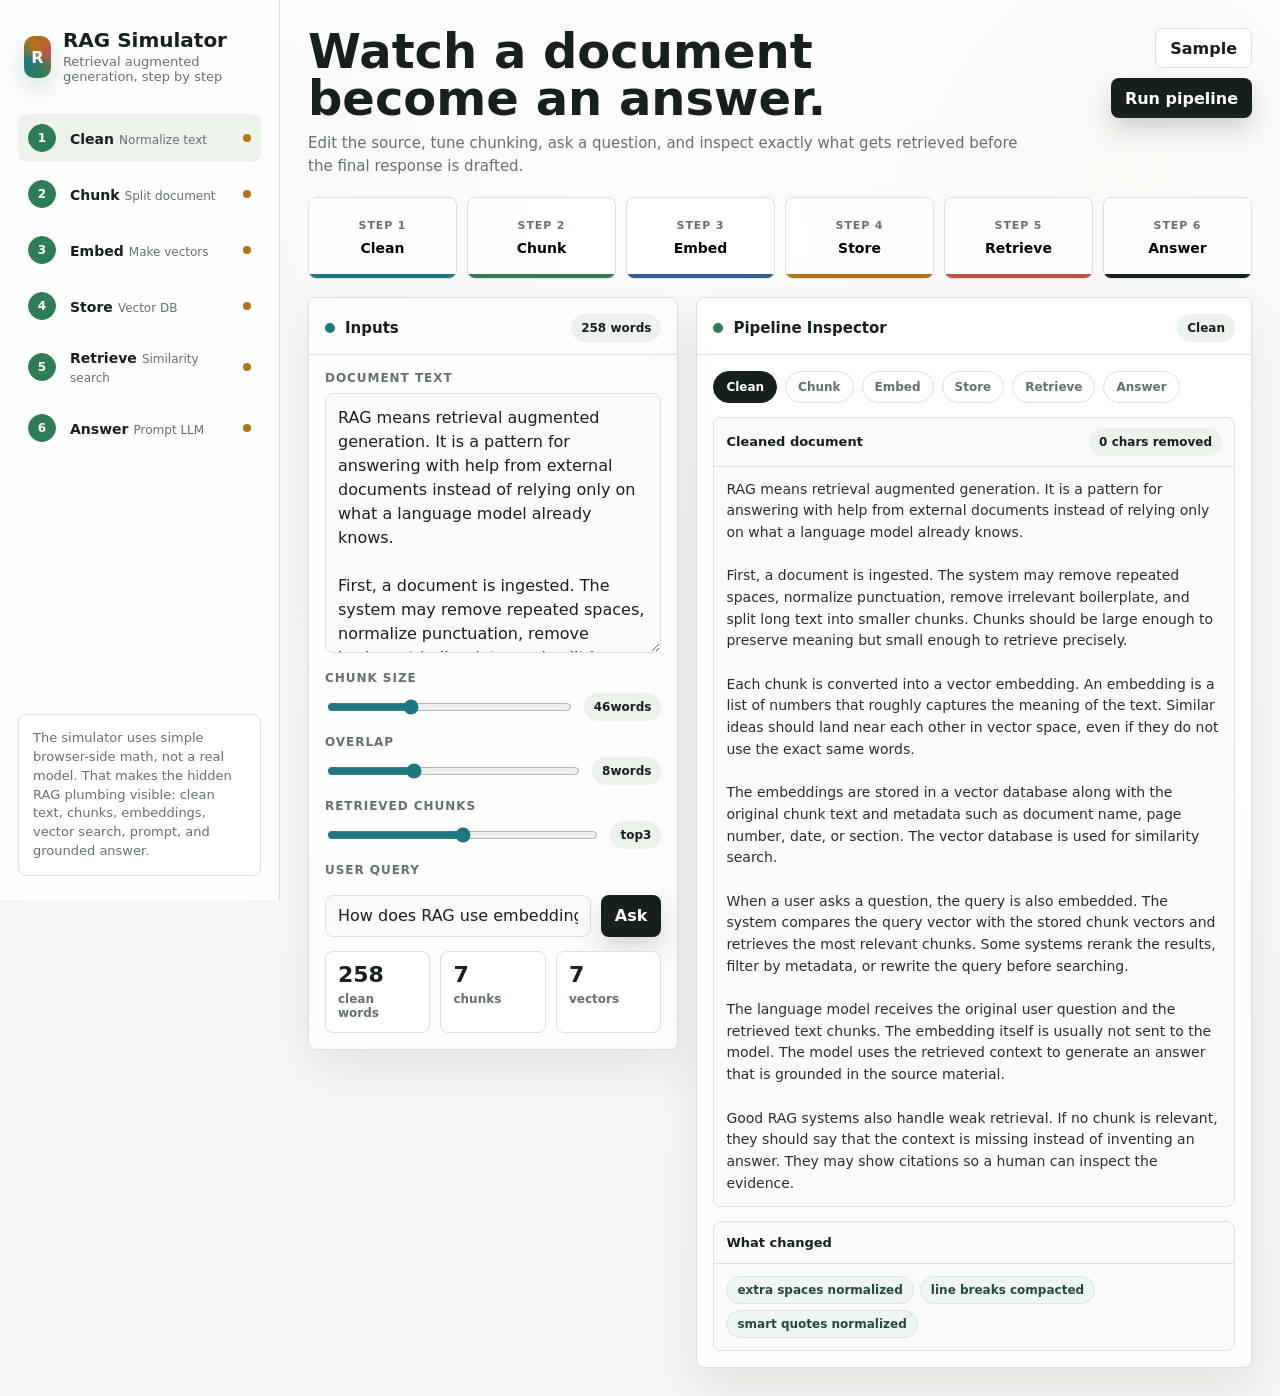
==== index.html @ e8ef22f4 "Add HTML RAG simulator" ====
<!doctype html>
<html lang="en">
<head>
  <meta charset="utf-8">
  <meta name="viewport" content="width=device-width, initial-scale=1">
  <title>RAG Simulator</title>
  <style>
    :root {
      --bg: #f6f7f4;
      --panel: #ffffff;
      --ink: #18201c;
      --muted: #65716b;
      --line: #dce1da;
      --soft: #eef2ed;
      --green: #2f7d57;
      --teal: #1e7882;
      --blue: #365c96;
      --gold: #b17418;
      --coral: #bd5546;
      --shadow: 0 18px 50px rgba(25, 36, 30, 0.10);
      --radius: 8px;
      font-family: Inter, ui-sans-serif, system-ui, -apple-system, BlinkMacSystemFont, "Segoe UI", sans-serif;
    }

    * { box-sizing: border-box; }

    body {
      margin: 0;
      color: var(--ink);
      background:
        linear-gradient(180deg, rgba(255,255,255,0.76), rgba(246,247,244,0.92)),
        radial-gradient(circle at 12% 18%, rgba(47,125,87,0.12), transparent 28%),
        radial-gradient(circle at 88% 12%, rgba(177,116,24,0.10), transparent 24%),
        var(--bg);
      min-height: 100vh;
    }

    button, textarea, input {
      font: inherit;
    }

    button {
      border: 0;
      cursor: pointer;
    }

    .app {
      min-height: 100vh;
      display: grid;
      grid-template-columns: 280px minmax(0, 1fr);
    }

    .rail {
      position: sticky;
      top: 0;
      height: 100vh;
      padding: 24px 18px;
      border-right: 1px solid var(--line);
      background: rgba(255,255,255,0.74);
      backdrop-filter: blur(12px);
      display: flex;
      flex-direction: column;
      gap: 18px;
    }

    .brand {
      display: flex;
      align-items: center;
      gap: 12px;
      padding: 6px 6px 12px;
    }

    .mark {
      width: 42px;
      height: 42px;
      border-radius: 10px;
      background: conic-gradient(from 160deg, var(--green), var(--teal), var(--gold), var(--coral), var(--green));
      display: grid;
      place-items: center;
      color: #fff;
      font-weight: 800;
      letter-spacing: 0;
      box-shadow: 0 10px 24px rgba(47, 125, 87, 0.22);
    }

    h1, h2, h3, p {
      margin: 0;
    }

    h1 {
      font-size: 20px;
      line-height: 1.05;
      letter-spacing: 0;
    }

    .subtitle {
      color: var(--muted);
      font-size: 13px;
      margin-top: 3px;
    }

    .stage-list {
      display: grid;
      gap: 8px;
    }

    .stage {
      width: 100%;
      text-align: left;
      display: grid;
      grid-template-columns: 32px 1fr auto;
      align-items: center;
      gap: 10px;
      padding: 10px;
      border-radius: var(--radius);
      color: var(--ink);
      background: transparent;
    }

    .stage:hover,
    .stage.active {
      background: var(--soft);
    }

    .stage-num {
      width: 28px;
      height: 28px;
      border-radius: 50%;
      display: grid;
      place-items: center;
      background: #fff;
      border: 1px solid var(--line);
      color: var(--muted);
      font-size: 12px;
      font-weight: 700;
    }

    .stage.done .stage-num {
      background: var(--green);
      color: #fff;
      border-color: var(--green);
    }

    .stage-title {
      font-size: 14px;
      font-weight: 700;
    }

    .stage-hint {
      font-size: 12px;
      color: var(--muted);
      margin-top: 1px;
    }

    .stage-meter {
      width: 8px;
      height: 8px;
      border-radius: 50%;
      background: #c9d0ca;
    }

    .stage.done .stage-meter {
      background: var(--gold);
    }

    .rail-note {
      margin-top: auto;
      padding: 14px;
      border-radius: var(--radius);
      background: #fff;
      border: 1px solid var(--line);
      color: var(--muted);
      font-size: 13px;
      line-height: 1.45;
    }

    main {
      padding: 28px;
      min-width: 0;
    }

    .topbar {
      display: flex;
      justify-content: space-between;
      align-items: flex-start;
      gap: 18px;
      margin-bottom: 18px;
    }

    .headline h2 {
      font-size: clamp(28px, 4vw, 48px);
      line-height: 0.98;
      letter-spacing: 0;
      max-width: 820px;
    }

    .headline p {
      max-width: 760px;
      color: var(--muted);
      margin-top: 10px;
      line-height: 1.55;
      font-size: 15px;
    }

    .run-actions {
      display: flex;
      gap: 10px;
      flex-wrap: wrap;
      justify-content: flex-end;
    }

    .primary,
    .secondary,
    .icon-btn {
      border-radius: var(--radius);
      min-height: 40px;
      display: inline-flex;
      align-items: center;
      justify-content: center;
      gap: 8px;
      padding: 0 14px;
      font-weight: 800;
      transition: transform 140ms ease, box-shadow 140ms ease, background 140ms ease;
    }

    .primary {
      background: var(--ink);
      color: #fff;
      box-shadow: 0 12px 24px rgba(24, 32, 28, 0.18);
    }

    .secondary,
    .icon-btn {
      color: var(--ink);
      background: #fff;
      border: 1px solid var(--line);
    }

    .primary:hover,
    .secondary:hover,
    .icon-btn:hover {
      transform: translateY(-1px);
    }

    .flow {
      display: grid;
      grid-template-columns: repeat(6, minmax(0, 1fr));
      gap: 10px;
      margin-bottom: 18px;
    }

    .flow-step {
      min-height: 82px;
      border-radius: var(--radius);
      border: 1px solid var(--line);
      background: rgba(255,255,255,0.80);
      padding: 12px;
      position: relative;
      overflow: hidden;
    }

    .flow-step::after {
      content: "";
      position: absolute;
      left: 0;
      bottom: 0;
      width: var(--fill, 0%);
      height: 4px;
      background: var(--accent, var(--green));
      transition: width 280ms ease;
    }

    .flow-kicker {
      font-size: 11px;
      text-transform: uppercase;
      color: var(--muted);
      font-weight: 800;
      letter-spacing: 0.08em;
    }

    .flow-label {
      margin-top: 8px;
      font-weight: 800;
      font-size: 14px;
    }

    .grid {
      display: grid;
      grid-template-columns: minmax(320px, 0.9fr) minmax(420px, 1.35fr);
      gap: 18px;
      align-items: start;
    }

    .panel {
      background: rgba(255,255,255,0.86);
      border: 1px solid var(--line);
      border-radius: var(--radius);
      box-shadow: var(--shadow);
      overflow: hidden;
    }

    .panel-head {
      padding: 16px 16px 12px;
      border-bottom: 1px solid var(--line);
      display: flex;
      justify-content: space-between;
      gap: 12px;
      align-items: center;
    }

    .panel-title {
      display: flex;
      align-items: center;
      gap: 10px;
      font-size: 15px;
      font-weight: 900;
    }

    .dot {
      width: 10px;
      height: 10px;
      border-radius: 50%;
      background: var(--accent, var(--green));
    }

    .panel-body {
      padding: 16px;
    }

    label {
      display: block;
      font-size: 12px;
      font-weight: 900;
      color: var(--muted);
      text-transform: uppercase;
      letter-spacing: 0.08em;
      margin-bottom: 8px;
    }

    textarea {
      width: 100%;
      min-height: 260px;
      resize: vertical;
      color: var(--ink);
      border: 1px solid var(--line);
      border-radius: var(--radius);
      background: #fbfcfa;
      padding: 12px;
      line-height: 1.5;
      outline: none;
    }

    textarea:focus,
    input:focus {
      border-color: rgba(30,120,130,0.58);
      box-shadow: 0 0 0 3px rgba(30,120,130,0.12);
    }

    .controls {
      display: grid;
      gap: 14px;
      margin-top: 14px;
    }

    .control-row {
      display: grid;
      grid-template-columns: 1fr auto;
      align-items: center;
      gap: 14px;
    }

    .control-row input[type="range"] {
      width: 100%;
      accent-color: var(--teal);
    }

    .pill {
      display: inline-flex;
      align-items: center;
      justify-content: center;
      border-radius: 999px;
      min-width: 42px;
      height: 28px;
      padding: 0 10px;
      background: var(--soft);
      color: var(--ink);
      font-size: 12px;
      font-weight: 900;
    }

    .query-box {
      display: grid;
      gap: 10px;
      margin-top: 14px;
    }

    .query-line {
      display: grid;
      grid-template-columns: 1fr auto;
      gap: 10px;
    }

    input[type="text"] {
      width: 100%;
      min-height: 42px;
      border: 1px solid var(--line);
      border-radius: var(--radius);
      background: #fbfcfa;
      padding: 0 12px;
      color: var(--ink);
      outline: none;
    }

    .tabs {
      display: flex;
      flex-wrap: wrap;
      gap: 8px;
      margin-bottom: 14px;
    }

    .tab {
      border-radius: 999px;
      padding: 8px 12px;
      background: #fff;
      color: var(--muted);
      border: 1px solid var(--line);
      font-weight: 800;
      font-size: 12px;
    }

    .tab.active {
      background: var(--ink);
      color: #fff;
      border-color: var(--ink);
    }

    .output-stack {
      display: grid;
      gap: 14px;
    }

    .artifact {
      border: 1px solid var(--line);
      background: #fbfcfa;
      border-radius: var(--radius);
      overflow: hidden;
    }

    .artifact-head {
      min-height: 42px;
      padding: 10px 12px;
      border-bottom: 1px solid var(--line);
      display: flex;
      align-items: center;
      justify-content: space-between;
      gap: 12px;
      font-weight: 900;
      font-size: 13px;
    }

    .artifact-body {
      padding: 12px;
      color: #273029;
      line-height: 1.55;
      font-size: 14px;
    }

    .muted {
      color: var(--muted);
    }

    .token-row {
      display: flex;
      gap: 6px;
      flex-wrap: wrap;
    }

    .token {
      display: inline-flex;
      align-items: center;
      min-height: 28px;
      border-radius: 999px;
      padding: 0 10px;
      background: #eef5f3;
      border: 1px solid #d7e7e3;
      color: #244943;
      font-size: 12px;
      font-weight: 800;
    }

    .chunk-grid {
      display: grid;
      grid-template-columns: repeat(2, minmax(0, 1fr));
      gap: 10px;
    }

    .chunk {
      border: 1px solid var(--line);
      border-radius: var(--radius);
      background: #fff;
      padding: 12px;
      display: grid;
      gap: 8px;
    }

    .chunk.selected {
      border-color: rgba(47,125,87,0.60);
      box-shadow: 0 0 0 3px rgba(47,125,87,0.10);
    }

    .chunk-meta {
      display: flex;
      align-items: center;
      justify-content: space-between;
      gap: 8px;
      color: var(--muted);
      font-size: 12px;
      font-weight: 800;
    }

    .chunk-text {
      font-size: 13px;
      line-height: 1.45;
    }

    .vector {
      display: grid;
      grid-template-columns: repeat(8, 1fr);
      align-items: end;
      gap: 4px;
      min-height: 42px;
    }

    .bar {
      min-height: 4px;
      border-radius: 4px 4px 0 0;
      background: linear-gradient(180deg, var(--teal), var(--green));
    }

    .score-list {
      display: grid;
      gap: 10px;
    }

    .score-card {
      display: grid;
      gap: 8px;
      padding: 12px;
      background: #fff;
      border-radius: var(--radius);
      border: 1px solid var(--line);
    }

    .score-top {
      display: flex;
      justify-content: space-between;
      gap: 12px;
      align-items: center;
      font-weight: 900;
      font-size: 13px;
    }

    .meter {
      height: 8px;
      border-radius: 999px;
      background: var(--soft);
      overflow: hidden;
    }

    .meter span {
      display: block;
      height: 100%;
      width: var(--w, 0%);
      background: linear-gradient(90deg, var(--gold), var(--green));
    }

    pre {
      margin: 0;
      white-space: pre-wrap;
      word-break: break-word;
      font-family: "SFMono-Regular", Consolas, "Liberation Mono", monospace;
      font-size: 12px;
      line-height: 1.55;
      color: #25302a;
    }

    .answer {
      border-left: 4px solid var(--green);
      background: #f5faf7;
      padding: 14px;
      border-radius: var(--radius);
      font-size: 15px;
      line-height: 1.6;
    }

    .empty {
      min-height: 140px;
      display: grid;
      place-items: center;
      text-align: center;
      color: var(--muted);
      border: 1px dashed #cbd3cc;
      border-radius: var(--radius);
      padding: 24px;
    }

    .mini-stats {
      display: grid;
      grid-template-columns: repeat(3, 1fr);
      gap: 10px;
      margin-top: 14px;
    }

    .stat {
      border: 1px solid var(--line);
      border-radius: var(--radius);
      background: #fff;
      padding: 12px;
    }

    .stat strong {
      display: block;
      font-size: 22px;
      line-height: 1;
    }

    .stat span {
      display: block;
      margin-top: 6px;
      color: var(--muted);
      font-size: 12px;
      font-weight: 800;
    }

    @media (max-width: 1100px) {
      .app {
        grid-template-columns: 1fr;
      }

      .rail {
        position: static;
        height: auto;
        border-right: 0;
        border-bottom: 1px solid var(--line);
      }

      .stage-list {
        grid-template-columns: repeat(3, minmax(0, 1fr));
      }

      .rail-note {
        margin-top: 0;
      }

      .grid,
      .flow {
        grid-template-columns: 1fr 1fr;
      }
    }

    @media (max-width: 720px) {
      main {
        padding: 18px;
      }

      .topbar,
      .query-line {
        display: grid;
      }

      .run-actions {
        justify-content: stretch;
      }

      .primary,
      .secondary {
        width: 100%;
      }

      .stage-list,
      .grid,
      .flow,
      .chunk-grid,
      .mini-stats {
        grid-template-columns: 1fr;
      }

      .headline h2 {
        font-size: 34px;
      }
    }
  </style>
</head>
<body>
  <div class="app">
    <aside class="rail">
      <div class="brand">
        <div class="mark">R</div>
        <div>
          <h1>RAG Simulator</h1>
          <p class="subtitle">Retrieval augmented generation, step by step</p>
        </div>
      </div>

      <div class="stage-list" id="stageList"></div>

      <div class="rail-note">
        The simulator uses simple browser-side math, not a real model. That makes the hidden RAG plumbing visible: clean text, chunks, embeddings, vector search, prompt, and grounded answer.
      </div>
    </aside>

    <main>
      <div class="topbar">
        <div class="headline">
          <h2>Watch a document become an answer.</h2>
          <p>Edit the source, tune chunking, ask a question, and inspect exactly what gets retrieved before the final response is drafted.</p>
        </div>
        <div class="run-actions">
          <button class="secondary" id="sampleBtn" type="button" title="Load sample document">Sample</button>
          <button class="primary" id="runBtn" type="button" title="Run the full RAG pipeline">Run pipeline</button>
        </div>
      </div>

      <section class="flow" id="flow"></section>

      <section class="grid">
        <div class="panel" style="--accent: var(--teal)">
          <div class="panel-head">
            <div class="panel-title"><span class="dot"></span>Inputs</div>
            <span class="pill" id="docWords">0 words</span>
          </div>
          <div class="panel-body">
            <label for="documentInput">Document text</label>
            <textarea id="documentInput"></textarea>

            <div class="controls">
              <div>
                <label for="chunkSize">Chunk size</label>
                <div class="control-row">
                  <input id="chunkSize" type="range" min="24" max="90" value="46">
                  <span class="pill"><span id="chunkSizeValue">46</span> words</span>
                </div>
              </div>

              <div>
                <label for="chunkOverlap">Overlap</label>
                <div class="control-row">
                  <input id="chunkOverlap" type="range" min="0" max="24" value="8">
                  <span class="pill"><span id="chunkOverlapValue">8</span> words</span>
                </div>
              </div>

              <div>
                <label for="topK">Retrieved chunks</label>
                <div class="control-row">
                  <input id="topK" type="range" min="1" max="5" value="3">
                  <span class="pill">top <span id="topKValue">3</span></span>
                </div>
              </div>
            </div>

            <div class="query-box">
              <label for="queryInput">User query</label>
              <div class="query-line">
                <input id="queryInput" type="text" value="How does RAG use embeddings and retrieved chunks?">
                <button class="primary" id="askBtn" type="button" title="Retrieve chunks and answer">Ask</button>
              </div>
            </div>

            <div class="mini-stats">
              <div class="stat"><strong id="cleanStat">0</strong><span>clean words</span></div>
              <div class="stat"><strong id="chunkStat">0</strong><span>chunks</span></div>
              <div class="stat"><strong id="vectorStat">0</strong><span>vectors</span></div>
            </div>
          </div>
        </div>

        <div class="panel" style="--accent: var(--green)">
          <div class="panel-head">
            <div class="panel-title"><span class="dot"></span>Pipeline Inspector</div>
            <span class="pill" id="activeStageLabel">Ready</span>
          </div>
          <div class="panel-body">
            <div class="tabs" id="tabs"></div>
            <div class="output-stack" id="output"></div>
          </div>
        </div>
      </section>
    </main>
  </div>

  <script>
    const sampleDoc = `RAG means retrieval augmented generation. It is a pattern for answering with help from external documents instead of relying only on what a language model already knows.

First, a document is ingested. The system may remove repeated spaces, normalize punctuation, remove irrelevant boilerplate, and split long text into smaller chunks. Chunks should be large enough to preserve meaning but small enough to retrieve precisely.

Each chunk is converted into a vector embedding. An embedding is a list of numbers that roughly captures the meaning of the text. Similar ideas should land near each other in vector space, even if they do not use the exact same words.

The embeddings are stored in a vector database along with the original chunk text and metadata such as document name, page number, date, or section. The vector database is used for similarity search.

When a user asks a question, the query is also embedded. The system compares the query vector with the stored chunk vectors and retrieves the most relevant chunks. Some systems rerank the results, filter by metadata, or rewrite the query before searching.

The language model receives the original user question and the retrieved text chunks. The embedding itself is usually not sent to the model. The model uses the retrieved context to generate an answer that is grounded in the source material.

Good RAG systems also handle weak retrieval. If no chunk is relevant, they should say that the context is missing instead of inventing an answer. They may show citations so a human can inspect the evidence.`;

    const stages = [
      { id: "clean", title: "Clean", hint: "Normalize text", accent: "#1e7882" },
      { id: "chunk", title: "Chunk", hint: "Split document", accent: "#2f7d57" },
      { id: "embed", title: "Embed", hint: "Make vectors", accent: "#365c96" },
      { id: "store", title: "Store", hint: "Vector DB", accent: "#b17418" },
      { id: "retrieve", title: "Retrieve", hint: "Similarity search", accent: "#bd5546" },
      { id: "answer", title: "Answer", hint: "Prompt LLM", accent: "#18201c" }
    ];

    const vocabulary = [
      ["rag", "retrieval", "retrieve", "retrieved", "search", "similarity"],
      ["document", "text", "source", "page", "section", "metadata"],
      ["clean", "normalize", "remove", "punctuation", "boilerplate", "spaces"],
      ["chunk", "chunks", "split", "smaller", "overlap", "meaning"],
      ["embedding", "embeddings", "vector", "vectors", "numbers", "space"],
      ["database", "stored", "store", "db", "index"],
      ["query", "question", "asks", "user", "rewrite"],
      ["model", "llm", "answer", "generate", "grounded", "citations", "context"]
    ];

    const state = {
      active: "clean",
      cleaned: "",
      chunks: [],
      vectors: [],
      queryVector: [],
      ranked: [],
      prompt: "",
      answer: "",
      complete: new Set()
    };

    const el = {
      documentInput: document.getElementById("documentInput"),
      queryInput: document.getElementById("queryInput"),
      chunkSize: document.getElementById("chunkSize"),
      chunkOverlap: document.getElementById("chunkOverlap"),
      topK: document.getElementById("topK"),
      chunkSizeValue: document.getElementById("chunkSizeValue"),
      chunkOverlapValue: document.getElementById("chunkOverlapValue"),
      topKValue: document.getElementById("topKValue"),
      stageList: document.getElementById("stageList"),
      flow: document.getElementById("flow"),
      tabs: document.getElementById("tabs"),
      output: document.getElementById("output"),
      activeStageLabel: document.getElementById("activeStageLabel"),
      docWords: document.getElementById("docWords"),
      cleanStat: document.getElementById("cleanStat"),
      chunkStat: document.getElementById("chunkStat"),
      vectorStat: document.getElementById("vectorStat")
    };

    function escapeHtml(value) {
      return value.replace(/[&<>"']/g, char => ({
        "&": "&amp;",
        "<": "&lt;",
        ">": "&gt;",
        '"': "&quot;",
        "'": "&#39;"
      })[char]);
    }

    function words(text) {
      return text
        .toLowerCase()
        .replace(/[^a-z0-9\s]/g, " ")
        .split(/\s+/)
        .filter(Boolean);
    }

    function cleanText(text) {
      return text
        .replace(/\r/g, "\n")
        .replace(/[ \t]+/g, " ")
        .replace(/\n{3,}/g, "\n\n")
        .replace(/[“”]/g, '"')
        .replace(/[‘’]/g, "'")
        .trim();
    }

    function chunkText(text, size, overlap) {
      const allWords = text.split(/\s+/).filter(Boolean);
      const chunks = [];
      let index = 0;
      let start = 0;
      const step = Math.max(1, size - overlap);

      while (start < allWords.length) {
        const slice = allWords.slice(start, start + size);
        chunks.push({
          id: `chunk-${index + 1}`,
          index,
          start,
          end: Math.min(start + size, allWords.length),
          text: slice.join(" ")
        });
        index += 1;
        start += step;
      }

      return chunks;
    }

    function vectorize(text) {
      const list = words(text);
      const vector = vocabulary.map(group => {
        const count = list.reduce((sum, token) => sum + (group.includes(token) ? 1 : 0), 0);
        return count / Math.max(1, list.length);
      });

      const length = Math.hypot(...vector) || 1;
      return vector.map(value => value / length);
    }

    function cosine(a, b) {
      return a.reduce((sum, value, index) => sum + value * b[index], 0);
    }

    function importantTerms(text) {
      const stop = new Set("the a an and or but to of in is are with for from into then than it as on what how does use uses user query question".split(" "));
      const counts = {};
      words(text).forEach(word => {
        if (!stop.has(word) && word.length > 2) counts[word] = (counts[word] || 0) + 1;
      });
      return Object.entries(counts)
        .sort((a, b) => b[1] - a[1])
        .slice(0, 10)
        .map(([word]) => word);
    }

    function makeAnswer(query, ranked) {
      if (!ranked.length || ranked[0].score < 0.05) {
        return "The retrieved context is too weak for a grounded answer. A careful RAG system should ask for better source material or say it does not know.";
      }

      const terms = importantTerms(query);
      const sentences = ranked
        .flatMap(item => item.text.match(/[^.!?]+[.!?]?/g) || [item.text])
        .map(sentence => sentence.trim())
        .filter(Boolean);

      const picked = [];
      sentences.forEach(sentence => {
        const lower = sentence.toLowerCase();
        const matches = terms.some(term => lower.includes(term));
        if ((matches || picked.length < 2) && !picked.includes(sentence)) {
          picked.push(sentence);
        }
      });

      return picked.slice(0, 4).join(" ") + `\n\nGrounding used: ${ranked.map(item => item.id).join(", ")}.`;
    }

    function runPipeline() {
      state.cleaned = cleanText(el.documentInput.value);
      state.chunks = chunkText(state.cleaned, Number(el.chunkSize.value), Number(el.chunkOverlap.value));
      state.vectors = state.chunks.map(chunk => ({ ...chunk, vector: vectorize(chunk.text) }));
      state.queryVector = vectorize(el.queryInput.value);
      state.ranked = state.vectors
        .map(chunk => ({ ...chunk, score: cosine(state.queryVector, chunk.vector) }))
        .sort((a, b) => b.score - a.score)
        .slice(0, Number(el.topK.value));
      state.prompt = buildPrompt(el.queryInput.value, state.ranked);
      state.answer = makeAnswer(el.queryInput.value, state.ranked);
      state.complete = new Set(stages.map(stage => stage.id));
      render();
    }

    function buildPrompt(query, ranked) {
      const context = ranked.map(item => `[${item.id} | similarity ${(item.score * 100).toFixed(1)}%]\n${item.text}`).join("\n\n");
      return `System: Answer using only the provided context. If the context is insufficient, say so.\n\nUser question: ${query}\n\nRetrieved context:\n${context}`;
    }

    function renderNav() {
      el.stageList.innerHTML = stages.map((stage, index) => `
        <button class="stage ${state.active === stage.id ? "active" : ""} ${state.complete.has(stage.id) ? "done" : ""}" data-stage="${stage.id}" type="button">
          <span class="stage-num">${index + 1}</span>
          <span>
            <span class="stage-title">${stage.title}</span>
            <span class="stage-hint">${stage.hint}</span>
          </span>
          <span class="stage-meter"></span>
        </button>
      `).join("");

      el.flow.innerHTML = stages.map((stage, index) => {
        const done = state.complete.has(stage.id);
        return `
          <button class="flow-step" data-stage="${stage.id}" type="button" style="--accent: ${stage.accent}; --fill: ${done ? "100%" : "0%"}">
            <div class="flow-kicker">Step ${index + 1}</div>
            <div class="flow-label">${stage.title}</div>
          </button>
        `;
      }).join("");

      document.querySelectorAll("[data-stage]").forEach(button => {
        button.addEventListener("click", () => {
          state.active = button.dataset.stage;
          render();
        });
      });
    }

    function renderTabs() {
      el.tabs.innerHTML = stages.map(stage => `
        <button class="tab ${state.active === stage.id ? "active" : ""}" data-tab="${stage.id}" type="button">${stage.title}</button>
      `).join("");

      document.querySelectorAll("[data-tab]").forEach(button => {
        button.addEventListener("click", () => {
          state.active = button.dataset.tab;
          render();
        });
      });
    }

    function artifact(title, body, badge = "") {
      return `
        <div class="artifact">
          <div class="artifact-head">
            <span>${title}</span>
            ${badge ? `<span class="pill">${badge}</span>` : ""}
          </div>
          <div class="artifact-body">${body}</div>
        </div>
      `;
    }

    function vectorBars(vector) {
      return `<div class="vector">${vector.map(value => `<span class="bar" style="height:${Math.max(4, value * 54)}px"></span>`).join("")}</div>`;
    }

    function renderClean() {
      const original = el.documentInput.value;
      const cleaned = state.cleaned || cleanText(original);
      const removed = Math.max(0, original.length - cleaned.length);
      return artifact(
        "Cleaned document",
        `<p>${escapeHtml(cleaned).replace(/\n/g, "<br>")}</p>`,
        `${removed} chars removed`
      ) + artifact(
        "What changed",
        `<div class="token-row">
          <span class="token">extra spaces normalized</span>
          <span class="token">line breaks compacted</span>
          <span class="token">smart quotes normalized</span>
        </div>`
      );
    }

    function renderChunks() {
      if (!state.chunks.length) return `<div class="empty">Run the pipeline to split the document into chunks.</div>`;
      return artifact(
        "Chunks",
        `<div class="chunk-grid">${state.chunks.map(chunk => `
          <div class="chunk">
            <div class="chunk-meta"><span>${chunk.id}</span><span>${chunk.end - chunk.start} words</span></div>
            <div class="chunk-text">${escapeHtml(chunk.text)}</div>
          </div>
        `).join("")}</div>`,
        `${state.chunks.length} total`
      );
    }

    function renderEmbeddings() {
      if (!state.vectors.length) return `<div class="empty">Run the pipeline to turn each chunk into a toy embedding vector.</div>`;
      return artifact(
        "Embedding dimensions",
        `<div class="token-row">${vocabulary.map((group, index) => `<span class="token">d${index + 1}: ${group.slice(0, 3).join("/")}</span>`).join("")}</div>`
      ) + artifact(
        "Chunk vectors",
        `<div class="chunk-grid">${state.vectors.map(chunk => `
          <div class="chunk">
            <div class="chunk-meta"><span>${chunk.id}</span><span>[${chunk.vector.map(v => v.toFixed(2)).join(", ")}]</span></div>
            ${vectorBars(chunk.vector)}
          </div>
        `).join("")}</div>`
      );
    }

    function renderStore() {
      if (!state.vectors.length) return `<div class="empty">Run the pipeline to populate the simulated vector database.</div>`;
      const rows = state.vectors.map(chunk => ({
        id: chunk.id,
        metadata: `doc: rag-notes, words: ${chunk.start}-${chunk.end}`,
        vector: `[${chunk.vector.map(v => v.toFixed(2)).join(", ")}]`,
        text: chunk.text.slice(0, 120) + (chunk.text.length > 120 ? "..." : "")
      }));
      return artifact("Vector DB records", `<pre>${escapeHtml(JSON.stringify(rows, null, 2))}</pre>`);
    }

    function renderRetrieve() {
      if (!state.ranked.length) return `<div class="empty">Run the pipeline to embed the query and rank chunks by similarity.</div>`;
      return artifact(
        "Query embedding",
        `${vectorBars(state.queryVector)}<p class="muted">The query becomes numbers for retrieval. The LLM still receives the original question text.</p>`
      ) + artifact(
        "Nearest chunks",
        `<div class="score-list">${state.ranked.map(item => `
          <div class="score-card">
            <div class="score-top"><span>${item.id}</span><span>${(item.score * 100).toFixed(1)}%</span></div>
            <div class="meter"><span style="--w:${Math.max(2, item.score * 100)}%"></span></div>
            <div class="chunk-text">${escapeHtml(item.text)}</div>
          </div>
        `).join("")}</div>`
      );
    }

    function renderAnswer() {
      if (!state.answer) return `<div class="empty">Run the pipeline to assemble the prompt and generate the final grounded answer.</div>`;
      return artifact("Prompt sent to the LLM", `<pre>${escapeHtml(state.prompt)}</pre>`)
        + artifact("Generated answer", `<div class="answer">${escapeHtml(state.answer).replace(/\n/g, "<br>")}</div>`);
    }

    function renderOutput() {
      const current = stages.find(stage => stage.id === state.active);
      el.activeStageLabel.textContent = current ? current.title : "Ready";
      const views = {
        clean: renderClean,
        chunk: renderChunks,
        embed: renderEmbeddings,
        store: renderStore,
        retrieve: renderRetrieve,
        answer: renderAnswer
      };
      el.output.innerHTML = views[state.active]();
    }

    function renderStats() {
      const originalCount = words(el.documentInput.value).length;
      const cleanCount = words(state.cleaned || cleanText(el.documentInput.value)).length;
      el.docWords.textContent = `${originalCount} words`;
      el.cleanStat.textContent = cleanCount;
      el.chunkStat.textContent = state.chunks.length;
      el.vectorStat.textContent = state.vectors.length;
      el.chunkSizeValue.textContent = el.chunkSize.value;
      el.chunkOverlapValue.textContent = el.chunkOverlap.value;
      el.topKValue.textContent = el.topK.value;
    }

    function render() {
      renderStats();
      renderNav();
      renderTabs();
      renderOutput();
    }

    document.getElementById("runBtn").addEventListener("click", runPipeline);
    document.getElementById("askBtn").addEventListener("click", runPipeline);
    document.getElementById("sampleBtn").addEventListener("click", () => {
      el.documentInput.value = sampleDoc;
      runPipeline();
    });

    [el.documentInput, el.queryInput, el.chunkSize, el.chunkOverlap, el.topK].forEach(input => {
      input.addEventListener("input", () => {
        renderStats();
      });
    });

    el.documentInput.value = sampleDoc;
    runPipeline();
  </script>
</body>
</html>
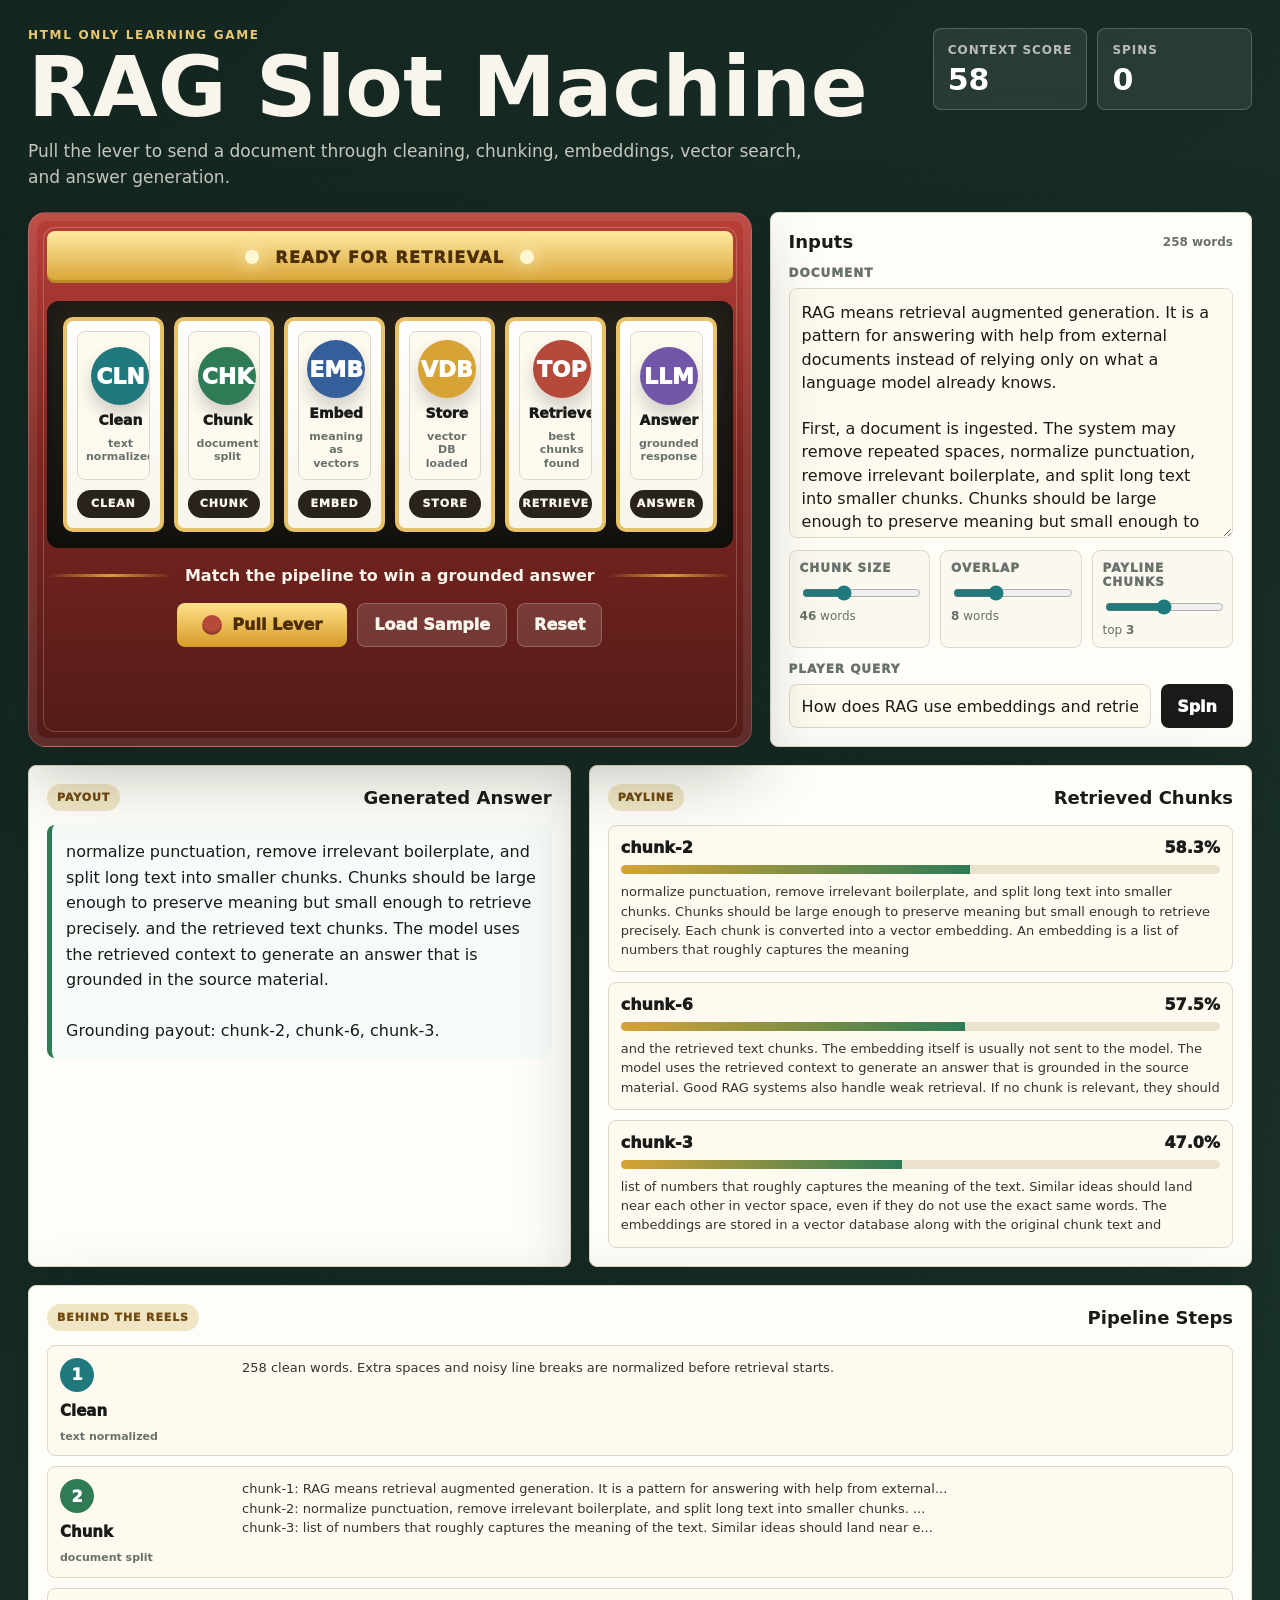
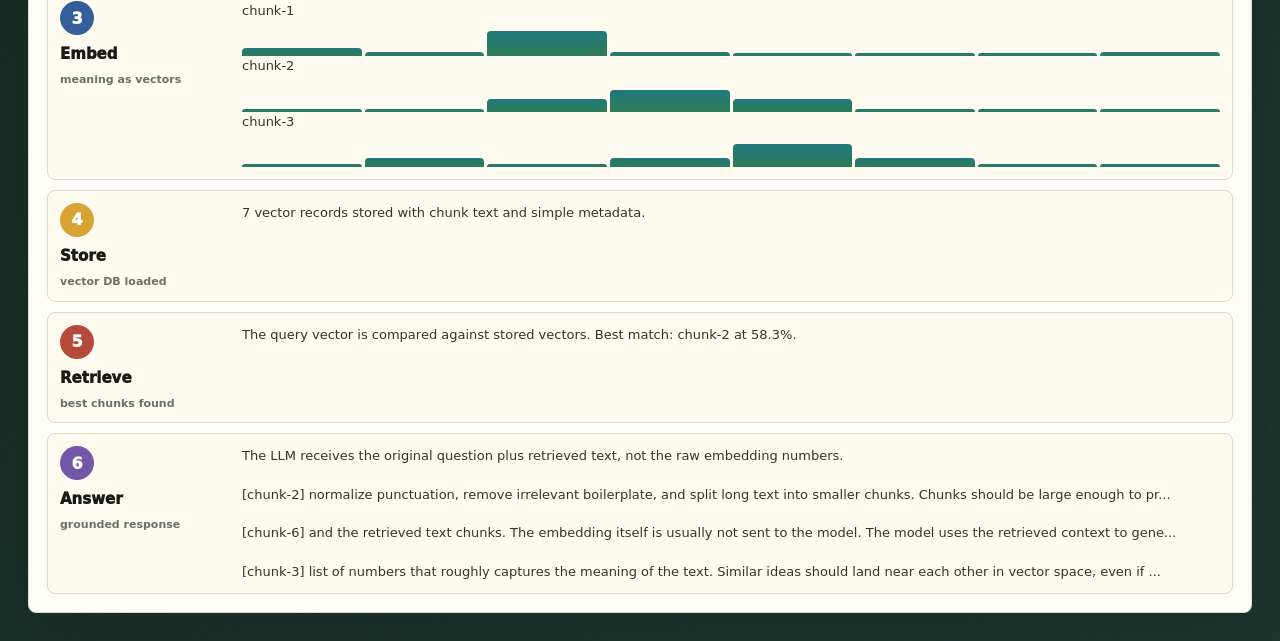
==== commit d5abe129: "Add slot machine RAG simulator" ====
--- a/index.html
+++ b/index.html
@@ -3,1169 +3,117 @@
 <head>
   <meta charset="utf-8">
   <meta name="viewport" content="width=device-width, initial-scale=1">
-  <title>RAG Simulator</title>
-  <style>
-    :root {
-      --bg: #f6f7f4;
-      --panel: #ffffff;
-      --ink: #18201c;
-      --muted: #65716b;
-      --line: #dce1da;
-      --soft: #eef2ed;
-      --green: #2f7d57;
-      --teal: #1e7882;
-      --blue: #365c96;
-      --gold: #b17418;
-      --coral: #bd5546;
-      --shadow: 0 18px 50px rgba(25, 36, 30, 0.10);
-      --radius: 8px;
-      font-family: Inter, ui-sans-serif, system-ui, -apple-system, BlinkMacSystemFont, "Segoe UI", sans-serif;
-    }
-
-    * { box-sizing: border-box; }
-
-    body {
-      margin: 0;
-      color: var(--ink);
-      background:
-        linear-gradient(180deg, rgba(255,255,255,0.76), rgba(246,247,244,0.92)),
-        radial-gradient(circle at 12% 18%, rgba(47,125,87,0.12), transparent 28%),
-        radial-gradient(circle at 88% 12%, rgba(177,116,24,0.10), transparent 24%),
-        var(--bg);
-      min-height: 100vh;
-    }
-
-    button, textarea, input {
-      font: inherit;
-    }
-
-    button {
-      border: 0;
-      cursor: pointer;
-    }
-
-    .app {
-      min-height: 100vh;
-      display: grid;
-      grid-template-columns: 280px minmax(0, 1fr);
-    }
-
-    .rail {
-      position: sticky;
-      top: 0;
-      height: 100vh;
-      padding: 24px 18px;
-      border-right: 1px solid var(--line);
-      background: rgba(255,255,255,0.74);
-      backdrop-filter: blur(12px);
-      display: flex;
-      flex-direction: column;
-      gap: 18px;
-    }
-
-    .brand {
-      display: flex;
-      align-items: center;
-      gap: 12px;
-      padding: 6px 6px 12px;
-    }
-
-    .mark {
-      width: 42px;
-      height: 42px;
-      border-radius: 10px;
-      background: conic-gradient(from 160deg, var(--green), var(--teal), var(--gold), var(--coral), var(--green));
-      display: grid;
-      place-items: center;
-      color: #fff;
-      font-weight: 800;
-      letter-spacing: 0;
-      box-shadow: 0 10px 24px rgba(47, 125, 87, 0.22);
-    }
-
-    h1, h2, h3, p {
-      margin: 0;
-    }
-
-    h1 {
-      font-size: 20px;
-      line-height: 1.05;
-      letter-spacing: 0;
-    }
-
-    .subtitle {
-      color: var(--muted);
-      font-size: 13px;
-      margin-top: 3px;
-    }
-
-    .stage-list {
-      display: grid;
-      gap: 8px;
-    }
-
-    .stage {
-      width: 100%;
-      text-align: left;
-      display: grid;
-      grid-template-columns: 32px 1fr auto;
-      align-items: center;
-      gap: 10px;
-      padding: 10px;
-      border-radius: var(--radius);
-      color: var(--ink);
-      background: transparent;
-    }
-
-    .stage:hover,
-    .stage.active {
-      background: var(--soft);
-    }
-
-    .stage-num {
-      width: 28px;
-      height: 28px;
-      border-radius: 50%;
-      display: grid;
-      place-items: center;
-      background: #fff;
-      border: 1px solid var(--line);
-      color: var(--muted);
-      font-size: 12px;
-      font-weight: 700;
-    }
-
-    .stage.done .stage-num {
-      background: var(--green);
-      color: #fff;
-      border-color: var(--green);
-    }
-
-    .stage-title {
-      font-size: 14px;
-      font-weight: 700;
-    }
-
-    .stage-hint {
-      font-size: 12px;
-      color: var(--muted);
-      margin-top: 1px;
-    }
-
-    .stage-meter {
-      width: 8px;
-      height: 8px;
-      border-radius: 50%;
-      background: #c9d0ca;
-    }
-
-    .stage.done .stage-meter {
-      background: var(--gold);
-    }
-
-    .rail-note {
-      margin-top: auto;
-      padding: 14px;
-      border-radius: var(--radius);
-      background: #fff;
-      border: 1px solid var(--line);
-      color: var(--muted);
-      font-size: 13px;
-      line-height: 1.45;
-    }
-
-    main {
-      padding: 28px;
-      min-width: 0;
-    }
-
-    .topbar {
-      display: flex;
-      justify-content: space-between;
-      align-items: flex-start;
-      gap: 18px;
-      margin-bottom: 18px;
-    }
-
-    .headline h2 {
-      font-size: clamp(28px, 4vw, 48px);
-      line-height: 0.98;
-      letter-spacing: 0;
-      max-width: 820px;
-    }
-
-    .headline p {
-      max-width: 760px;
-      color: var(--muted);
-      margin-top: 10px;
-      line-height: 1.55;
-      font-size: 15px;
-    }
-
-    .run-actions {
-      display: flex;
-      gap: 10px;
-      flex-wrap: wrap;
-      justify-content: flex-end;
-    }
-
-    .primary,
-    .secondary,
-    .icon-btn {
-      border-radius: var(--radius);
-      min-height: 40px;
-      display: inline-flex;
-      align-items: center;
-      justify-content: center;
-      gap: 8px;
-      padding: 0 14px;
-      font-weight: 800;
-      transition: transform 140ms ease, box-shadow 140ms ease, background 140ms ease;
-    }
-
-    .primary {
-      background: var(--ink);
-      color: #fff;
-      box-shadow: 0 12px 24px rgba(24, 32, 28, 0.18);
-    }
-
-    .secondary,
-    .icon-btn {
-      color: var(--ink);
-      background: #fff;
-      border: 1px solid var(--line);
-    }
-
-    .primary:hover,
-    .secondary:hover,
-    .icon-btn:hover {
-      transform: translateY(-1px);
-    }
-
-    .flow {
-      display: grid;
-      grid-template-columns: repeat(6, minmax(0, 1fr));
-      gap: 10px;
-      margin-bottom: 18px;
-    }
-
-    .flow-step {
-      min-height: 82px;
-      border-radius: var(--radius);
-      border: 1px solid var(--line);
-      background: rgba(255,255,255,0.80);
-      padding: 12px;
-      position: relative;
-      overflow: hidden;
-    }
-
-    .flow-step::after {
-      content: "";
-      position: absolute;
-      left: 0;
-      bottom: 0;
-      width: var(--fill, 0%);
-      height: 4px;
-      background: var(--accent, var(--green));
-      transition: width 280ms ease;
-    }
-
-    .flow-kicker {
-      font-size: 11px;
-      text-transform: uppercase;
-      color: var(--muted);
-      font-weight: 800;
-      letter-spacing: 0.08em;
-    }
-
-    .flow-label {
-      margin-top: 8px;
-      font-weight: 800;
-      font-size: 14px;
-    }
-
-    .grid {
-      display: grid;
-      grid-template-columns: minmax(320px, 0.9fr) minmax(420px, 1.35fr);
-      gap: 18px;
-      align-items: start;
-    }
-
-    .panel {
-      background: rgba(255,255,255,0.86);
-      border: 1px solid var(--line);
-      border-radius: var(--radius);
-      box-shadow: var(--shadow);
-      overflow: hidden;
-    }
-
-    .panel-head {
-      padding: 16px 16px 12px;
-      border-bottom: 1px solid var(--line);
-      display: flex;
-      justify-content: space-between;
-      gap: 12px;
-      align-items: center;
-    }
-
-    .panel-title {
-      display: flex;
-      align-items: center;
-      gap: 10px;
-      font-size: 15px;
-      font-weight: 900;
-    }
-
-    .dot {
-      width: 10px;
-      height: 10px;
-      border-radius: 50%;
-      background: var(--accent, var(--green));
-    }
-
-    .panel-body {
-      padding: 16px;
-    }
-
-    label {
-      display: block;
-      font-size: 12px;
-      font-weight: 900;
-      color: var(--muted);
-      text-transform: uppercase;
-      letter-spacing: 0.08em;
-      margin-bottom: 8px;
-    }
-
-    textarea {
-      width: 100%;
-      min-height: 260px;
-      resize: vertical;
-      color: var(--ink);
-      border: 1px solid var(--line);
-      border-radius: var(--radius);
-      background: #fbfcfa;
-      padding: 12px;
-      line-height: 1.5;
-      outline: none;
-    }
-
-    textarea:focus,
-    input:focus {
-      border-color: rgba(30,120,130,0.58);
-      box-shadow: 0 0 0 3px rgba(30,120,130,0.12);
-    }
-
-    .controls {
-      display: grid;
-      gap: 14px;
-      margin-top: 14px;
-    }
-
-    .control-row {
-      display: grid;
-      grid-template-columns: 1fr auto;
-      align-items: center;
-      gap: 14px;
-    }
-
-    .control-row input[type="range"] {
-      width: 100%;
-      accent-color: var(--teal);
-    }
-
-    .pill {
-      display: inline-flex;
-      align-items: center;
-      justify-content: center;
-      border-radius: 999px;
-      min-width: 42px;
-      height: 28px;
-      padding: 0 10px;
-      background: var(--soft);
-      color: var(--ink);
-      font-size: 12px;
-      font-weight: 900;
-    }
-
-    .query-box {
-      display: grid;
-      gap: 10px;
-      margin-top: 14px;
-    }
-
-    .query-line {
-      display: grid;
-      grid-template-columns: 1fr auto;
-      gap: 10px;
-    }
-
-    input[type="text"] {
-      width: 100%;
-      min-height: 42px;
-      border: 1px solid var(--line);
-      border-radius: var(--radius);
-      background: #fbfcfa;
-      padding: 0 12px;
-      color: var(--ink);
-      outline: none;
-    }
-
-    .tabs {
-      display: flex;
-      flex-wrap: wrap;
-      gap: 8px;
-      margin-bottom: 14px;
-    }
-
-    .tab {
-      border-radius: 999px;
-      padding: 8px 12px;
-      background: #fff;
-      color: var(--muted);
-      border: 1px solid var(--line);
-      font-weight: 800;
-      font-size: 12px;
-    }
-
-    .tab.active {
-      background: var(--ink);
-      color: #fff;
-      border-color: var(--ink);
-    }
-
-    .output-stack {
-      display: grid;
-      gap: 14px;
-    }
-
-    .artifact {
-      border: 1px solid var(--line);
-      background: #fbfcfa;
-      border-radius: var(--radius);
-      overflow: hidden;
-    }
-
-    .artifact-head {
-      min-height: 42px;
-      padding: 10px 12px;
-      border-bottom: 1px solid var(--line);
-      display: flex;
-      align-items: center;
-      justify-content: space-between;
-      gap: 12px;
-      font-weight: 900;
-      font-size: 13px;
-    }
-
-    .artifact-body {
-      padding: 12px;
-      color: #273029;
-      line-height: 1.55;
-      font-size: 14px;
-    }
-
-    .muted {
-      color: var(--muted);
-    }
-
-    .token-row {
-      display: flex;
-      gap: 6px;
-      flex-wrap: wrap;
-    }
-
-    .token {
-      display: inline-flex;
-      align-items: center;
-      min-height: 28px;
-      border-radius: 999px;
-      padding: 0 10px;
-      background: #eef5f3;
-      border: 1px solid #d7e7e3;
-      color: #244943;
-      font-size: 12px;
-      font-weight: 800;
-    }
-
-    .chunk-grid {
-      display: grid;
-      grid-template-columns: repeat(2, minmax(0, 1fr));
-      gap: 10px;
-    }
-
-    .chunk {
-      border: 1px solid var(--line);
-      border-radius: var(--radius);
-      background: #fff;
-      padding: 12px;
-      display: grid;
-      gap: 8px;
-    }
-
-    .chunk.selected {
-      border-color: rgba(47,125,87,0.60);
-      box-shadow: 0 0 0 3px rgba(47,125,87,0.10);
-    }
-
-    .chunk-meta {
-      display: flex;
-      align-items: center;
-      justify-content: space-between;
-      gap: 8px;
-      color: var(--muted);
-      font-size: 12px;
-      font-weight: 800;
-    }
-
-    .chunk-text {
-      font-size: 13px;
-      line-height: 1.45;
-    }
-
-    .vector {
-      display: grid;
-      grid-template-columns: repeat(8, 1fr);
-      align-items: end;
-      gap: 4px;
-      min-height: 42px;
-    }
-
-    .bar {
-      min-height: 4px;
-      border-radius: 4px 4px 0 0;
-      background: linear-gradient(180deg, var(--teal), var(--green));
-    }
-
-    .score-list {
-      display: grid;
-      gap: 10px;
-    }
-
-    .score-card {
-      display: grid;
-      gap: 8px;
-      padding: 12px;
-      background: #fff;
-      border-radius: var(--radius);
-      border: 1px solid var(--line);
-    }
-
-    .score-top {
-      display: flex;
-      justify-content: space-between;
-      gap: 12px;
-      align-items: center;
-      font-weight: 900;
-      font-size: 13px;
-    }
-
-    .meter {
-      height: 8px;
-      border-radius: 999px;
-      background: var(--soft);
-      overflow: hidden;
-    }
-
-    .meter span {
-      display: block;
-      height: 100%;
-      width: var(--w, 0%);
-      background: linear-gradient(90deg, var(--gold), var(--green));
-    }
-
-    pre {
-      margin: 0;
-      white-space: pre-wrap;
-      word-break: break-word;
-      font-family: "SFMono-Regular", Consolas, "Liberation Mono", monospace;
-      font-size: 12px;
-      line-height: 1.55;
-      color: #25302a;
-    }
-
-    .answer {
-      border-left: 4px solid var(--green);
-      background: #f5faf7;
-      padding: 14px;
-      border-radius: var(--radius);
-      font-size: 15px;
-      line-height: 1.6;
-    }
-
-    .empty {
-      min-height: 140px;
-      display: grid;
-      place-items: center;
-      text-align: center;
-      color: var(--muted);
-      border: 1px dashed #cbd3cc;
-      border-radius: var(--radius);
-      padding: 24px;
-    }
-
-    .mini-stats {
-      display: grid;
-      grid-template-columns: repeat(3, 1fr);
-      gap: 10px;
-      margin-top: 14px;
-    }
-
-    .stat {
-      border: 1px solid var(--line);
-      border-radius: var(--radius);
-      background: #fff;
-      padding: 12px;
-    }
-
-    .stat strong {
-      display: block;
-      font-size: 22px;
-      line-height: 1;
-    }
-
-    .stat span {
-      display: block;
-      margin-top: 6px;
-      color: var(--muted);
-      font-size: 12px;
-      font-weight: 800;
-    }
-
-    @media (max-width: 1100px) {
-      .app {
-        grid-template-columns: 1fr;
-      }
-
-      .rail {
-        position: static;
-        height: auto;
-        border-right: 0;
-        border-bottom: 1px solid var(--line);
-      }
-
-      .stage-list {
-        grid-template-columns: repeat(3, minmax(0, 1fr));
-      }
-
-      .rail-note {
-        margin-top: 0;
-      }
-
-      .grid,
-      .flow {
-        grid-template-columns: 1fr 1fr;
-      }
-    }
-
-    @media (max-width: 720px) {
-      main {
-        padding: 18px;
-      }
-
-      .topbar,
-      .query-line {
-        display: grid;
-      }
-
-      .run-actions {
-        justify-content: stretch;
-      }
-
-      .primary,
-      .secondary {
-        width: 100%;
-      }
-
-      .stage-list,
-      .grid,
-      .flow,
-      .chunk-grid,
-      .mini-stats {
-        grid-template-columns: 1fr;
-      }
-
-      .headline h2 {
-        font-size: 34px;
-      }
-    }
-  </style>
+  <title>RAG Slot Machine</title>
+  <link rel="stylesheet" href="styles.css">
 </head>
 <body>
-  <div class="app">
-    <aside class="rail">
-      <div class="brand">
-        <div class="mark">R</div>
+  <div class="machine-shell">
+    <header class="topbar">
+      <div>
+        <p class="eyebrow">HTML only learning game</p>
+        <h1>RAG Slot Machine</h1>
+        <p class="lede">Pull the lever to send a document through cleaning, chunking, embeddings, vector search, and answer generation.</p>
+      </div>
+      <div class="scoreboard" aria-label="Simulator score">
         <div>
-          <h1>RAG Simulator</h1>
-          <p class="subtitle">Retrieval augmented generation, step by step</p>
+          <span class="score-label">Context score</span>
+          <strong id="contextScore">0</strong>
+        </div>
+        <div>
+          <span class="score-label">Spins</span>
+          <strong id="spinCount">0</strong>
         </div>
       </div>
+    </header>
 
-      <div class="stage-list" id="stageList"></div>
+    <main class="layout">
+      <section class="cabinet" aria-label="RAG slot machine">
+        <div class="cabinet-top">
+          <span class="lamp"></span>
+          <span id="machineStatus">Ready for retrieval</span>
+          <span class="lamp"></span>
+        </div>
 
-      <div class="rail-note">
-        The simulator uses simple browser-side math, not a real model. That makes the hidden RAG plumbing visible: clean text, chunks, embeddings, vector search, prompt, and grounded answer.
-      </div>
-    </aside>
+        <div class="reels" id="reels"></div>
 
-    <main>
-      <div class="topbar">
-        <div class="headline">
-          <h2>Watch a document become an answer.</h2>
-          <p>Edit the source, tune chunking, ask a question, and inspect exactly what gets retrieved before the final response is drafted.</p>
+        <div class="win-line">
+          <span></span>
+          <strong id="winLineText">Match the pipeline to win a grounded answer</strong>
+          <span></span>
         </div>
-        <div class="run-actions">
-          <button class="secondary" id="sampleBtn" type="button" title="Load sample document">Sample</button>
-          <button class="primary" id="runBtn" type="button" title="Run the full RAG pipeline">Run pipeline</button>
+
+        <div class="machine-controls">
+          <button class="lever" id="spinBtn" type="button">
+            <span class="lever-knob"></span>
+            <span>Pull Lever</span>
+          </button>
+          <button class="ghost-btn" id="sampleBtn" type="button">Load Sample</button>
+          <button class="ghost-btn" id="resetBtn" type="button">Reset</button>
         </div>
-      </div>
+      </section>
 
-      <section class="flow" id="flow"></section>
+      <aside class="control-panel">
+        <div class="panel-head">
+          <h2>Inputs</h2>
+          <span id="wordCount">0 words</span>
+        </div>
 
-      <section class="grid">
-        <div class="panel" style="--accent: var(--teal)">
-          <div class="panel-head">
-            <div class="panel-title"><span class="dot"></span>Inputs</div>
-            <span class="pill" id="docWords">0 words</span>
+        <label for="documentInput">Document</label>
+        <textarea id="documentInput"></textarea>
+
+        <div class="control-grid">
+          <div class="control">
+            <label for="chunkSize">Chunk size</label>
+            <input id="chunkSize" type="range" min="24" max="90" value="46">
+            <span><strong id="chunkSizeValue">46</strong> words</span>
           </div>
-          <div class="panel-body">
-            <label for="documentInput">Document text</label>
-            <textarea id="documentInput"></textarea>
-
-            <div class="controls">
-              <div>
-                <label for="chunkSize">Chunk size</label>
-                <div class="control-row">
-                  <input id="chunkSize" type="range" min="24" max="90" value="46">
-                  <span class="pill"><span id="chunkSizeValue">46</span> words</span>
-                </div>
-              </div>
-
-              <div>
-                <label for="chunkOverlap">Overlap</label>
-                <div class="control-row">
-                  <input id="chunkOverlap" type="range" min="0" max="24" value="8">
-                  <span class="pill"><span id="chunkOverlapValue">8</span> words</span>
-                </div>
-              </div>
-
-              <div>
-                <label for="topK">Retrieved chunks</label>
-                <div class="control-row">
-                  <input id="topK" type="range" min="1" max="5" value="3">
-                  <span class="pill">top <span id="topKValue">3</span></span>
-                </div>
-              </div>
-            </div>
-
-            <div class="query-box">
-              <label for="queryInput">User query</label>
-              <div class="query-line">
-                <input id="queryInput" type="text" value="How does RAG use embeddings and retrieved chunks?">
-                <button class="primary" id="askBtn" type="button" title="Retrieve chunks and answer">Ask</button>
-              </div>
-            </div>
-
-            <div class="mini-stats">
-              <div class="stat"><strong id="cleanStat">0</strong><span>clean words</span></div>
-              <div class="stat"><strong id="chunkStat">0</strong><span>chunks</span></div>
-              <div class="stat"><strong id="vectorStat">0</strong><span>vectors</span></div>
-            </div>
+          <div class="control">
+            <label for="chunkOverlap">Overlap</label>
+            <input id="chunkOverlap" type="range" min="0" max="24" value="8">
+            <span><strong id="chunkOverlapValue">8</strong> words</span>
+          </div>
+          <div class="control">
+            <label for="topK">Payline chunks</label>
+            <input id="topK" type="range" min="1" max="5" value="3">
+            <span>top <strong id="topKValue">3</strong></span>
           </div>
         </div>
 
-        <div class="panel" style="--accent: var(--green)">
-          <div class="panel-head">
-            <div class="panel-title"><span class="dot"></span>Pipeline Inspector</div>
-            <span class="pill" id="activeStageLabel">Ready</span>
-          </div>
-          <div class="panel-body">
-            <div class="tabs" id="tabs"></div>
-            <div class="output-stack" id="output"></div>
-          </div>
+        <label for="queryInput">Player query</label>
+        <div class="query-row">
+          <input id="queryInput" type="text" value="How does RAG use embeddings and retrieved chunks?">
+          <button id="quickSpinBtn" type="button">Spin</button>
         </div>
-      </section>
+      </aside>
     </main>
+
+    <section class="results-grid">
+      <article class="payout-card">
+        <div class="card-title">
+          <span class="badge">Payout</span>
+          <h2>Generated Answer</h2>
+        </div>
+        <div class="answer-box" id="answerBox">Pull the lever to generate a grounded answer.</div>
+      </article>
+
+      <article class="payout-card">
+        <div class="card-title">
+          <span class="badge">Payline</span>
+          <h2>Retrieved Chunks</h2>
+        </div>
+        <div id="retrievalList" class="retrieval-list"></div>
+      </article>
+
+      <article class="payout-card wide">
+        <div class="card-title">
+          <span class="badge">Behind the reels</span>
+          <h2>Pipeline Steps</h2>
+        </div>
+        <div class="steps" id="steps"></div>
+      </article>
+    </section>
   </div>
 
-  <script>
-    const sampleDoc = `RAG means retrieval augmented generation. It is a pattern for answering with help from external documents instead of relying only on what a language model already knows.
-
-First, a document is ingested. The system may remove repeated spaces, normalize punctuation, remove irrelevant boilerplate, and split long text into smaller chunks. Chunks should be large enough to preserve meaning but small enough to retrieve precisely.
-
-Each chunk is converted into a vector embedding. An embedding is a list of numbers that roughly captures the meaning of the text. Similar ideas should land near each other in vector space, even if they do not use the exact same words.
-
-The embeddings are stored in a vector database along with the original chunk text and metadata such as document name, page number, date, or section. The vector database is used for similarity search.
-
-When a user asks a question, the query is also embedded. The system compares the query vector with the stored chunk vectors and retrieves the most relevant chunks. Some systems rerank the results, filter by metadata, or rewrite the query before searching.
-
-The language model receives the original user question and the retrieved text chunks. The embedding itself is usually not sent to the model. The model uses the retrieved context to generate an answer that is grounded in the source material.
-
-Good RAG systems also handle weak retrieval. If no chunk is relevant, they should say that the context is missing instead of inventing an answer. They may show citations so a human can inspect the evidence.`;
-
-    const stages = [
-      { id: "clean", title: "Clean", hint: "Normalize text", accent: "#1e7882" },
-      { id: "chunk", title: "Chunk", hint: "Split document", accent: "#2f7d57" },
-      { id: "embed", title: "Embed", hint: "Make vectors", accent: "#365c96" },
-      { id: "store", title: "Store", hint: "Vector DB", accent: "#b17418" },
-      { id: "retrieve", title: "Retrieve", hint: "Similarity search", accent: "#bd5546" },
-      { id: "answer", title: "Answer", hint: "Prompt LLM", accent: "#18201c" }
-    ];
-
-    const vocabulary = [
-      ["rag", "retrieval", "retrieve", "retrieved", "search", "similarity"],
-      ["document", "text", "source", "page", "section", "metadata"],
-      ["clean", "normalize", "remove", "punctuation", "boilerplate", "spaces"],
-      ["chunk", "chunks", "split", "smaller", "overlap", "meaning"],
-      ["embedding", "embeddings", "vector", "vectors", "numbers", "space"],
-      ["database", "stored", "store", "db", "index"],
-      ["query", "question", "asks", "user", "rewrite"],
-      ["model", "llm", "answer", "generate", "grounded", "citations", "context"]
-    ];
-
-    const state = {
-      active: "clean",
-      cleaned: "",
-      chunks: [],
-      vectors: [],
-      queryVector: [],
-      ranked: [],
-      prompt: "",
-      answer: "",
-      complete: new Set()
-    };
-
-    const el = {
-      documentInput: document.getElementById("documentInput"),
-      queryInput: document.getElementById("queryInput"),
-      chunkSize: document.getElementById("chunkSize"),
-      chunkOverlap: document.getElementById("chunkOverlap"),
-      topK: document.getElementById("topK"),
-      chunkSizeValue: document.getElementById("chunkSizeValue"),
-      chunkOverlapValue: document.getElementById("chunkOverlapValue"),
-      topKValue: document.getElementById("topKValue"),
-      stageList: document.getElementById("stageList"),
-      flow: document.getElementById("flow"),
-      tabs: document.getElementById("tabs"),
-      output: document.getElementById("output"),
-      activeStageLabel: document.getElementById("activeStageLabel"),
-      docWords: document.getElementById("docWords"),
-      cleanStat: document.getElementById("cleanStat"),
-      chunkStat: document.getElementById("chunkStat"),
-      vectorStat: document.getElementById("vectorStat")
-    };
-
-    function escapeHtml(value) {
-      return value.replace(/[&<>"']/g, char => ({
-        "&": "&amp;",
-        "<": "&lt;",
-        ">": "&gt;",
-        '"': "&quot;",
-        "'": "&#39;"
-      })[char]);
-    }
-
-    function words(text) {
-      return text
-        .toLowerCase()
-        .replace(/[^a-z0-9\s]/g, " ")
-        .split(/\s+/)
-        .filter(Boolean);
-    }
-
-    function cleanText(text) {
-      return text
-        .replace(/\r/g, "\n")
-        .replace(/[ \t]+/g, " ")
-        .replace(/\n{3,}/g, "\n\n")
-        .replace(/[“”]/g, '"')
-        .replace(/[‘’]/g, "'")
-        .trim();
-    }
-
-    function chunkText(text, size, overlap) {
-      const allWords = text.split(/\s+/).filter(Boolean);
-      const chunks = [];
-      let index = 0;
-      let start = 0;
-      const step = Math.max(1, size - overlap);
-
-      while (start < allWords.length) {
-        const slice = allWords.slice(start, start + size);
-        chunks.push({
-          id: `chunk-${index + 1}`,
-          index,
-          start,
-          end: Math.min(start + size, allWords.length),
-          text: slice.join(" ")
-        });
-        index += 1;
-        start += step;
-      }
-
-      return chunks;
-    }
-
-    function vectorize(text) {
-      const list = words(text);
-      const vector = vocabulary.map(group => {
-        const count = list.reduce((sum, token) => sum + (group.includes(token) ? 1 : 0), 0);
-        return count / Math.max(1, list.length);
-      });
-
-      const length = Math.hypot(...vector) || 1;
-      return vector.map(value => value / length);
-    }
-
-    function cosine(a, b) {
-      return a.reduce((sum, value, index) => sum + value * b[index], 0);
-    }
-
-    function importantTerms(text) {
-      const stop = new Set("the a an and or but to of in is are with for from into then than it as on what how does use uses user query question".split(" "));
-      const counts = {};
-      words(text).forEach(word => {
-        if (!stop.has(word) && word.length > 2) counts[word] = (counts[word] || 0) + 1;
-      });
-      return Object.entries(counts)
-        .sort((a, b) => b[1] - a[1])
-        .slice(0, 10)
-        .map(([word]) => word);
-    }
-
-    function makeAnswer(query, ranked) {
-      if (!ranked.length || ranked[0].score < 0.05) {
-        return "The retrieved context is too weak for a grounded answer. A careful RAG system should ask for better source material or say it does not know.";
-      }
-
-      const terms = importantTerms(query);
-      const sentences = ranked
-        .flatMap(item => item.text.match(/[^.!?]+[.!?]?/g) || [item.text])
-        .map(sentence => sentence.trim())
-        .filter(Boolean);
-
-      const picked = [];
-      sentences.forEach(sentence => {
-        const lower = sentence.toLowerCase();
-        const matches = terms.some(term => lower.includes(term));
-        if ((matches || picked.length < 2) && !picked.includes(sentence)) {
-          picked.push(sentence);
-        }
-      });
-
-      return picked.slice(0, 4).join(" ") + `\n\nGrounding used: ${ranked.map(item => item.id).join(", ")}.`;
-    }
-
-    function runPipeline() {
-      state.cleaned = cleanText(el.documentInput.value);
-      state.chunks = chunkText(state.cleaned, Number(el.chunkSize.value), Number(el.chunkOverlap.value));
-      state.vectors = state.chunks.map(chunk => ({ ...chunk, vector: vectorize(chunk.text) }));
-      state.queryVector = vectorize(el.queryInput.value);
-      state.ranked = state.vectors
-        .map(chunk => ({ ...chunk, score: cosine(state.queryVector, chunk.vector) }))
-        .sort((a, b) => b.score - a.score)
-        .slice(0, Number(el.topK.value));
-      state.prompt = buildPrompt(el.queryInput.value, state.ranked);
-      state.answer = makeAnswer(el.queryInput.value, state.ranked);
-      state.complete = new Set(stages.map(stage => stage.id));
-      render();
-    }
-
-    function buildPrompt(query, ranked) {
-      const context = ranked.map(item => `[${item.id} | similarity ${(item.score * 100).toFixed(1)}%]\n${item.text}`).join("\n\n");
-      return `System: Answer using only the provided context. If the context is insufficient, say so.\n\nUser question: ${query}\n\nRetrieved context:\n${context}`;
-    }
-
-    function renderNav() {
-      el.stageList.innerHTML = stages.map((stage, index) => `
-        <button class="stage ${state.active === stage.id ? "active" : ""} ${state.complete.has(stage.id) ? "done" : ""}" data-stage="${stage.id}" type="button">
-          <span class="stage-num">${index + 1}</span>
-          <span>
-            <span class="stage-title">${stage.title}</span>
-            <span class="stage-hint">${stage.hint}</span>
-          </span>
-          <span class="stage-meter"></span>
-        </button>
-      `).join("");
-
-      el.flow.innerHTML = stages.map((stage, index) => {
-        const done = state.complete.has(stage.id);
-        return `
-          <button class="flow-step" data-stage="${stage.id}" type="button" style="--accent: ${stage.accent}; --fill: ${done ? "100%" : "0%"}">
-            <div class="flow-kicker">Step ${index + 1}</div>
-            <div class="flow-label">${stage.title}</div>
-          </button>
-        `;
-      }).join("");
-
-      document.querySelectorAll("[data-stage]").forEach(button => {
-        button.addEventListener("click", () => {
-          state.active = button.dataset.stage;
-          render();
-        });
-      });
-    }
-
-    function renderTabs() {
-      el.tabs.innerHTML = stages.map(stage => `
-        <button class="tab ${state.active === stage.id ? "active" : ""}" data-tab="${stage.id}" type="button">${stage.title}</button>
-      `).join("");
-
-      document.querySelectorAll("[data-tab]").forEach(button => {
-        button.addEventListener("click", () => {
-          state.active = button.dataset.tab;
-          render();
-        });
-      });
-    }
-
-    function artifact(title, body, badge = "") {
-      return `
-        <div class="artifact">
-          <div class="artifact-head">
-            <span>${title}</span>
-            ${badge ? `<span class="pill">${badge}</span>` : ""}
-          </div>
-          <div class="artifact-body">${body}</div>
-        </div>
-      `;
-    }
-
-    function vectorBars(vector) {
-      return `<div class="vector">${vector.map(value => `<span class="bar" style="height:${Math.max(4, value * 54)}px"></span>`).join("")}</div>`;
-    }
-
-    function renderClean() {
-      const original = el.documentInput.value;
-      const cleaned = state.cleaned || cleanText(original);
-      const removed = Math.max(0, original.length - cleaned.length);
-      return artifact(
-        "Cleaned document",
-        `<p>${escapeHtml(cleaned).replace(/\n/g, "<br>")}</p>`,
-        `${removed} chars removed`
-      ) + artifact(
-        "What changed",
-        `<div class="token-row">
-          <span class="token">extra spaces normalized</span>
-          <span class="token">line breaks compacted</span>
-          <span class="token">smart quotes normalized</span>
-        </div>`
-      );
-    }
-
-    function renderChunks() {
-      if (!state.chunks.length) return `<div class="empty">Run the pipeline to split the document into chunks.</div>`;
-      return artifact(
-        "Chunks",
-        `<div class="chunk-grid">${state.chunks.map(chunk => `
-          <div class="chunk">
-            <div class="chunk-meta"><span>${chunk.id}</span><span>${chunk.end - chunk.start} words</span></div>
-            <div class="chunk-text">${escapeHtml(chunk.text)}</div>
-          </div>
-        `).join("")}</div>`,
-        `${state.chunks.length} total`
-      );
-    }
-
-    function renderEmbeddings() {
-      if (!state.vectors.length) return `<div class="empty">Run the pipeline to turn each chunk into a toy embedding vector.</div>`;
-      return artifact(
-        "Embedding dimensions",
-        `<div class="token-row">${vocabulary.map((group, index) => `<span class="token">d${index + 1}: ${group.slice(0, 3).join("/")}</span>`).join("")}</div>`
-      ) + artifact(
-        "Chunk vectors",
-        `<div class="chunk-grid">${state.vectors.map(chunk => `
-          <div class="chunk">
-            <div class="chunk-meta"><span>${chunk.id}</span><span>[${chunk.vector.map(v => v.toFixed(2)).join(", ")}]</span></div>
-            ${vectorBars(chunk.vector)}
-          </div>
-        `).join("")}</div>`
-      );
-    }
-
-    function renderStore() {
-      if (!state.vectors.length) return `<div class="empty">Run the pipeline to populate the simulated vector database.</div>`;
-      const rows = state.vectors.map(chunk => ({
-        id: chunk.id,
-        metadata: `doc: rag-notes, words: ${chunk.start}-${chunk.end}`,
-        vector: `[${chunk.vector.map(v => v.toFixed(2)).join(", ")}]`,
-        text: chunk.text.slice(0, 120) + (chunk.text.length > 120 ? "..." : "")
-      }));
-      return artifact("Vector DB records", `<pre>${escapeHtml(JSON.stringify(rows, null, 2))}</pre>`);
-    }
-
-    function renderRetrieve() {
-      if (!state.ranked.length) return `<div class="empty">Run the pipeline to embed the query and rank chunks by similarity.</div>`;
-      return artifact(
-        "Query embedding",
-        `${vectorBars(state.queryVector)}<p class="muted">The query becomes numbers for retrieval. The LLM still receives the original question text.</p>`
-      ) + artifact(
-        "Nearest chunks",
-        `<div class="score-list">${state.ranked.map(item => `
-          <div class="score-card">
-            <div class="score-top"><span>${item.id}</span><span>${(item.score * 100).toFixed(1)}%</span></div>
-            <div class="meter"><span style="--w:${Math.max(2, item.score * 100)}%"></span></div>
-            <div class="chunk-text">${escapeHtml(item.text)}</div>
-          </div>
-        `).join("")}</div>`
-      );
-    }
-
-    function renderAnswer() {
-      if (!state.answer) return `<div class="empty">Run the pipeline to assemble the prompt and generate the final grounded answer.</div>`;
-      return artifact("Prompt sent to the LLM", `<pre>${escapeHtml(state.prompt)}</pre>`)
-        + artifact("Generated answer", `<div class="answer">${escapeHtml(state.answer).replace(/\n/g, "<br>")}</div>`);
-    }
-
-    function renderOutput() {
-      const current = stages.find(stage => stage.id === state.active);
-      el.activeStageLabel.textContent = current ? current.title : "Ready";
-      const views = {
-        clean: renderClean,
-        chunk: renderChunks,
-        embed: renderEmbeddings,
-        store: renderStore,
-        retrieve: renderRetrieve,
-        answer: renderAnswer
-      };
-      el.output.innerHTML = views[state.active]();
-    }
-
-    function renderStats() {
-      const originalCount = words(el.documentInput.value).length;
-      const cleanCount = words(state.cleaned || cleanText(el.documentInput.value)).length;
-      el.docWords.textContent = `${originalCount} words`;
-      el.cleanStat.textContent = cleanCount;
-      el.chunkStat.textContent = state.chunks.length;
-      el.vectorStat.textContent = state.vectors.length;
-      el.chunkSizeValue.textContent = el.chunkSize.value;
-      el.chunkOverlapValue.textContent = el.chunkOverlap.value;
-      el.topKValue.textContent = el.topK.value;
-    }
-
-    function render() {
-      renderStats();
-      renderNav();
-      renderTabs();
-      renderOutput();
-    }
-
-    document.getElementById("runBtn").addEventListener("click", runPipeline);
-    document.getElementById("askBtn").addEventListener("click", runPipeline);
-    document.getElementById("sampleBtn").addEventListener("click", () => {
-      el.documentInput.value = sampleDoc;
-      runPipeline();
-    });
-
-    [el.documentInput, el.queryInput, el.chunkSize, el.chunkOverlap, el.topK].forEach(input => {
-      input.addEventListener("input", () => {
-        renderStats();
-      });
-    });
-
-    el.documentInput.value = sampleDoc;
-    runPipeline();
-  </script>
+  <script src="app.js"></script>
 </body>
 </html>
--- a/styles.css
+++ b/styles.css
@@ -0,0 +1,641 @@
+:root {
+  --felt: #13251f;
+  --felt-2: #1f3a32;
+  --paper: #f8f5ec;
+  --panel: #fffdf7;
+  --ink: #191b18;
+  --muted: #68716c;
+  --line: #ded8ca;
+  --gold: #d7a335;
+  --gold-dark: #9d6818;
+  --red: #b64a3a;
+  --teal: #207a7d;
+  --green: #2e7b55;
+  --blue: #345f9a;
+  --violet: #7256a8;
+  --shadow: 0 24px 70px rgba(13, 24, 20, 0.28);
+  --radius: 8px;
+  font-family: Inter, ui-sans-serif, system-ui, -apple-system, BlinkMacSystemFont, "Segoe UI", sans-serif;
+}
+
+* {
+  box-sizing: border-box;
+}
+
+body {
+  margin: 0;
+  min-height: 100vh;
+  color: var(--ink);
+  background:
+    linear-gradient(135deg, rgba(19,37,31,0.95), rgba(31,58,50,0.88)),
+    repeating-linear-gradient(45deg, rgba(255,255,255,0.04) 0 1px, transparent 1px 14px),
+    var(--felt);
+}
+
+button,
+textarea,
+input {
+  font: inherit;
+}
+
+button {
+  border: 0;
+  cursor: pointer;
+}
+
+.machine-shell {
+  width: min(1440px, 100%);
+  margin: 0 auto;
+  padding: 28px;
+}
+
+.topbar {
+  display: flex;
+  justify-content: space-between;
+  gap: 20px;
+  align-items: flex-start;
+  color: var(--paper);
+  margin-bottom: 22px;
+}
+
+.eyebrow {
+  margin: 0 0 8px;
+  color: #e8c76e;
+  text-transform: uppercase;
+  letter-spacing: 0.14em;
+  font-size: 12px;
+  font-weight: 900;
+}
+
+h1,
+h2,
+p {
+  margin: 0;
+}
+
+h1 {
+  font-size: clamp(42px, 7vw, 84px);
+  line-height: 0.9;
+  letter-spacing: 0;
+}
+
+.lede {
+  max-width: 780px;
+  margin-top: 12px;
+  color: rgba(248, 245, 236, 0.78);
+  font-size: 17px;
+  line-height: 1.55;
+}
+
+.scoreboard {
+  min-width: 250px;
+  display: grid;
+  grid-template-columns: 1fr 1fr;
+  gap: 10px;
+}
+
+.scoreboard > div {
+  border: 1px solid rgba(248,245,236,0.22);
+  background: rgba(255,255,255,0.08);
+  border-radius: var(--radius);
+  padding: 14px;
+  backdrop-filter: blur(12px);
+}
+
+.score-label {
+  display: block;
+  color: rgba(248,245,236,0.70);
+  font-size: 12px;
+  font-weight: 900;
+  text-transform: uppercase;
+  letter-spacing: 0.08em;
+}
+
+.scoreboard strong {
+  display: block;
+  margin-top: 8px;
+  color: #fff;
+  font-size: 30px;
+  line-height: 1;
+}
+
+.layout {
+  display: grid;
+  grid-template-columns: minmax(520px, 1.2fr) minmax(360px, 0.8fr);
+  gap: 18px;
+  align-items: stretch;
+}
+
+.cabinet {
+  position: relative;
+  border: 1px solid rgba(255,255,255,0.22);
+  border-radius: 18px;
+  padding: 18px;
+  background:
+    linear-gradient(180deg, #b93f38, #7d251f 46%, #521b18),
+    var(--red);
+  box-shadow: var(--shadow), inset 0 0 0 8px rgba(255,255,255,0.08);
+  overflow: hidden;
+}
+
+.cabinet::before {
+  content: "";
+  position: absolute;
+  inset: 14px;
+  border: 1px solid rgba(255,255,255,0.22);
+  border-radius: 12px;
+  pointer-events: none;
+}
+
+.cabinet-top {
+  position: relative;
+  z-index: 1;
+  min-height: 52px;
+  display: flex;
+  align-items: center;
+  justify-content: center;
+  gap: 16px;
+  border-radius: var(--radius);
+  background: linear-gradient(180deg, #ffe9a1, #d7a335);
+  color: #4d2f08;
+  font-weight: 1000;
+  text-transform: uppercase;
+  letter-spacing: 0.08em;
+  text-align: center;
+  box-shadow: inset 0 -3px 0 rgba(77,47,8,0.22);
+}
+
+.lamp {
+  width: 14px;
+  height: 14px;
+  border-radius: 50%;
+  background: #fff7d1;
+  box-shadow: 0 0 18px rgba(255,247,209,0.95);
+}
+
+.reels {
+  position: relative;
+  z-index: 1;
+  display: grid;
+  grid-template-columns: repeat(6, minmax(0, 1fr));
+  gap: 10px;
+  margin: 18px 0;
+  padding: 16px;
+  border-radius: 12px;
+  background: linear-gradient(180deg, #29231c, #15130f);
+  box-shadow: inset 0 0 30px rgba(0,0,0,0.45);
+}
+
+.reel {
+  min-height: 188px;
+  border-radius: 10px;
+  padding: 10px;
+  background:
+    linear-gradient(180deg, rgba(255,255,255,0.92), rgba(248,245,236,0.96)),
+    var(--paper);
+  border: 4px solid #e7c268;
+  display: grid;
+  grid-template-rows: 1fr auto;
+  gap: 10px;
+  overflow: hidden;
+}
+
+.reel-window {
+  display: grid;
+  place-items: center;
+  min-height: 112px;
+  border-radius: var(--radius);
+  background: #fffaf0;
+  border: 1px solid var(--line);
+  position: relative;
+  overflow: hidden;
+}
+
+.reel-symbol {
+  display: grid;
+  gap: 8px;
+  justify-items: center;
+  text-align: center;
+  padding: 8px;
+  animation: settle 220ms ease;
+}
+
+.spinning .reel-symbol {
+  animation: spin-blur 90ms linear infinite;
+}
+
+.symbol-icon {
+  width: 58px;
+  height: 58px;
+  border-radius: 50%;
+  display: grid;
+  place-items: center;
+  color: #fff;
+  font-size: 22px;
+  font-weight: 1000;
+  background: var(--accent);
+  box-shadow: 0 10px 18px rgba(0,0,0,0.18);
+}
+
+.symbol-name {
+  font-size: 14px;
+  font-weight: 1000;
+  line-height: 1.1;
+}
+
+.symbol-detail {
+  color: var(--muted);
+  font-size: 11px;
+  font-weight: 800;
+  line-height: 1.25;
+}
+
+.reel-label {
+  min-height: 28px;
+  border-radius: 999px;
+  background: #29231c;
+  color: var(--paper);
+  display: grid;
+  place-items: center;
+  font-size: 11px;
+  font-weight: 1000;
+  text-transform: uppercase;
+  letter-spacing: 0.08em;
+}
+
+.win-line {
+  position: relative;
+  z-index: 1;
+  display: grid;
+  grid-template-columns: 1fr auto 1fr;
+  align-items: center;
+  gap: 12px;
+  color: var(--paper);
+  text-align: center;
+  font-weight: 900;
+}
+
+.win-line span {
+  height: 3px;
+  border-radius: 999px;
+  background: linear-gradient(90deg, transparent, var(--gold), transparent);
+}
+
+.machine-controls {
+  position: relative;
+  z-index: 1;
+  display: flex;
+  gap: 10px;
+  flex-wrap: wrap;
+  justify-content: center;
+  margin-top: 18px;
+}
+
+.lever,
+.ghost-btn,
+#quickSpinBtn {
+  min-height: 44px;
+  border-radius: var(--radius);
+  padding: 0 16px;
+  display: inline-flex;
+  align-items: center;
+  justify-content: center;
+  gap: 10px;
+  font-weight: 1000;
+  transition: transform 140ms ease, filter 140ms ease;
+}
+
+.lever {
+  background: linear-gradient(180deg, #ffe28a, #d69a28);
+  color: #4c2d05;
+  min-width: 170px;
+}
+
+.lever:hover,
+.ghost-btn:hover,
+#quickSpinBtn:hover {
+  transform: translateY(-1px);
+  filter: brightness(1.03);
+}
+
+.lever-knob {
+  width: 20px;
+  height: 20px;
+  border-radius: 50%;
+  background: var(--red);
+  box-shadow: inset 0 -3px 0 rgba(0,0,0,0.18);
+}
+
+.ghost-btn {
+  border: 1px solid rgba(255,255,255,0.22);
+  background: rgba(255,255,255,0.12);
+  color: var(--paper);
+}
+
+.control-panel,
+.payout-card {
+  background: var(--panel);
+  border: 1px solid var(--line);
+  border-radius: var(--radius);
+  box-shadow: var(--shadow);
+}
+
+.control-panel {
+  padding: 18px;
+}
+
+.panel-head,
+.card-title {
+  display: flex;
+  align-items: center;
+  justify-content: space-between;
+  gap: 12px;
+  margin-bottom: 14px;
+}
+
+.panel-head h2,
+.card-title h2 {
+  font-size: 18px;
+}
+
+.panel-head span {
+  color: var(--muted);
+  font-size: 12px;
+  font-weight: 900;
+}
+
+label {
+  display: block;
+  margin: 14px 0 8px;
+  color: var(--muted);
+  font-size: 12px;
+  font-weight: 1000;
+  letter-spacing: 0.08em;
+  text-transform: uppercase;
+}
+
+textarea,
+input[type="text"] {
+  width: 100%;
+  border: 1px solid var(--line);
+  border-radius: var(--radius);
+  background: #fffaf0;
+  color: var(--ink);
+  outline: none;
+}
+
+textarea {
+  min-height: 250px;
+  padding: 12px;
+  resize: vertical;
+  line-height: 1.45;
+}
+
+input[type="text"] {
+  min-height: 44px;
+  padding: 0 12px;
+}
+
+textarea:focus,
+input[type="text"]:focus {
+  border-color: rgba(32,122,125,0.65);
+  box-shadow: 0 0 0 3px rgba(32,122,125,0.14);
+}
+
+.control-grid {
+  display: grid;
+  grid-template-columns: repeat(3, minmax(0, 1fr));
+  gap: 10px;
+  margin-top: 8px;
+}
+
+.control {
+  border: 1px solid var(--line);
+  border-radius: var(--radius);
+  padding: 10px;
+  background: #fbf8ef;
+}
+
+.control label {
+  margin-top: 0;
+}
+
+input[type="range"] {
+  width: 100%;
+  accent-color: var(--teal);
+}
+
+.control span {
+  display: block;
+  margin-top: 4px;
+  color: var(--muted);
+  font-size: 12px;
+}
+
+.query-row {
+  display: grid;
+  grid-template-columns: 1fr auto;
+  gap: 10px;
+}
+
+#quickSpinBtn {
+  background: var(--ink);
+  color: #fff;
+}
+
+.results-grid {
+  display: grid;
+  grid-template-columns: 0.9fr 1.1fr;
+  gap: 18px;
+  margin-top: 18px;
+}
+
+.payout-card {
+  padding: 18px;
+}
+
+.payout-card.wide {
+  grid-column: 1 / -1;
+}
+
+.badge {
+  border-radius: 999px;
+  background: #f0e5c5;
+  color: #714a0e;
+  font-size: 11px;
+  font-weight: 1000;
+  text-transform: uppercase;
+  letter-spacing: 0.08em;
+  padding: 7px 10px;
+}
+
+.answer-box {
+  min-height: 150px;
+  border-left: 5px solid var(--green);
+  border-radius: var(--radius);
+  background: #f5fbf6;
+  padding: 14px;
+  line-height: 1.6;
+  white-space: pre-wrap;
+}
+
+.retrieval-list,
+.steps {
+  display: grid;
+  gap: 10px;
+}
+
+.retrieval-card,
+.step-card {
+  border: 1px solid var(--line);
+  border-radius: var(--radius);
+  background: #fffaf0;
+  padding: 12px;
+}
+
+.retrieval-top,
+.step-top {
+  display: flex;
+  justify-content: space-between;
+  gap: 10px;
+  align-items: center;
+  font-weight: 1000;
+  margin-bottom: 8px;
+}
+
+.meter {
+  height: 9px;
+  background: #ebe2ce;
+  border-radius: 999px;
+  overflow: hidden;
+  margin-bottom: 8px;
+}
+
+.meter span {
+  display: block;
+  height: 100%;
+  width: var(--w, 0%);
+  background: linear-gradient(90deg, var(--gold), var(--green));
+}
+
+.chunk-text,
+.step-body {
+  color: #31352f;
+  font-size: 13px;
+  line-height: 1.48;
+}
+
+.step-card {
+  display: grid;
+  grid-template-columns: 170px 1fr;
+  gap: 12px;
+}
+
+.step-top {
+  display: grid;
+  justify-items: start;
+  align-content: start;
+  margin: 0;
+}
+
+.step-number {
+  width: 34px;
+  height: 34px;
+  border-radius: 50%;
+  display: grid;
+  place-items: center;
+  background: var(--accent);
+  color: #fff;
+}
+
+.step-name {
+  font-size: 15px;
+}
+
+.mini-vector {
+  display: grid;
+  grid-template-columns: repeat(8, 1fr);
+  gap: 3px;
+  align-items: end;
+  min-height: 28px;
+  margin-top: 8px;
+}
+
+.mini-vector span {
+  min-height: 3px;
+  border-radius: 4px 4px 0 0;
+  background: linear-gradient(180deg, var(--teal), var(--green));
+}
+
+.empty {
+  min-height: 120px;
+  display: grid;
+  place-items: center;
+  text-align: center;
+  color: var(--muted);
+  border: 1px dashed #cfc5b2;
+  border-radius: var(--radius);
+  padding: 20px;
+}
+
+@keyframes spin-blur {
+  from { transform: translateY(-12px); filter: blur(1px); opacity: 0.72; }
+  to { transform: translateY(12px); filter: blur(1px); opacity: 0.92; }
+}
+
+@keyframes settle {
+  from { transform: scale(0.94); opacity: 0.45; }
+  to { transform: scale(1); opacity: 1; }
+}
+
+@media (max-width: 1120px) {
+  .layout,
+  .results-grid {
+    grid-template-columns: 1fr;
+  }
+
+  .reels {
+    grid-template-columns: repeat(3, minmax(0, 1fr));
+  }
+}
+
+@media (max-width: 760px) {
+  .machine-shell {
+    padding: 16px;
+  }
+
+  .topbar,
+  .scoreboard,
+  .control-grid,
+  .query-row,
+  .step-card {
+    grid-template-columns: 1fr;
+  }
+
+  .topbar {
+    display: grid;
+  }
+
+  h1 {
+    font-size: 46px;
+  }
+
+  .reels {
+    grid-template-columns: 1fr 1fr;
+    padding: 10px;
+  }
+
+  .reel {
+    min-height: 162px;
+  }
+
+  .machine-controls {
+    display: grid;
+  }
+
+  .lever,
+  .ghost-btn,
+  #quickSpinBtn {
+    width: 100%;
+  }
+}
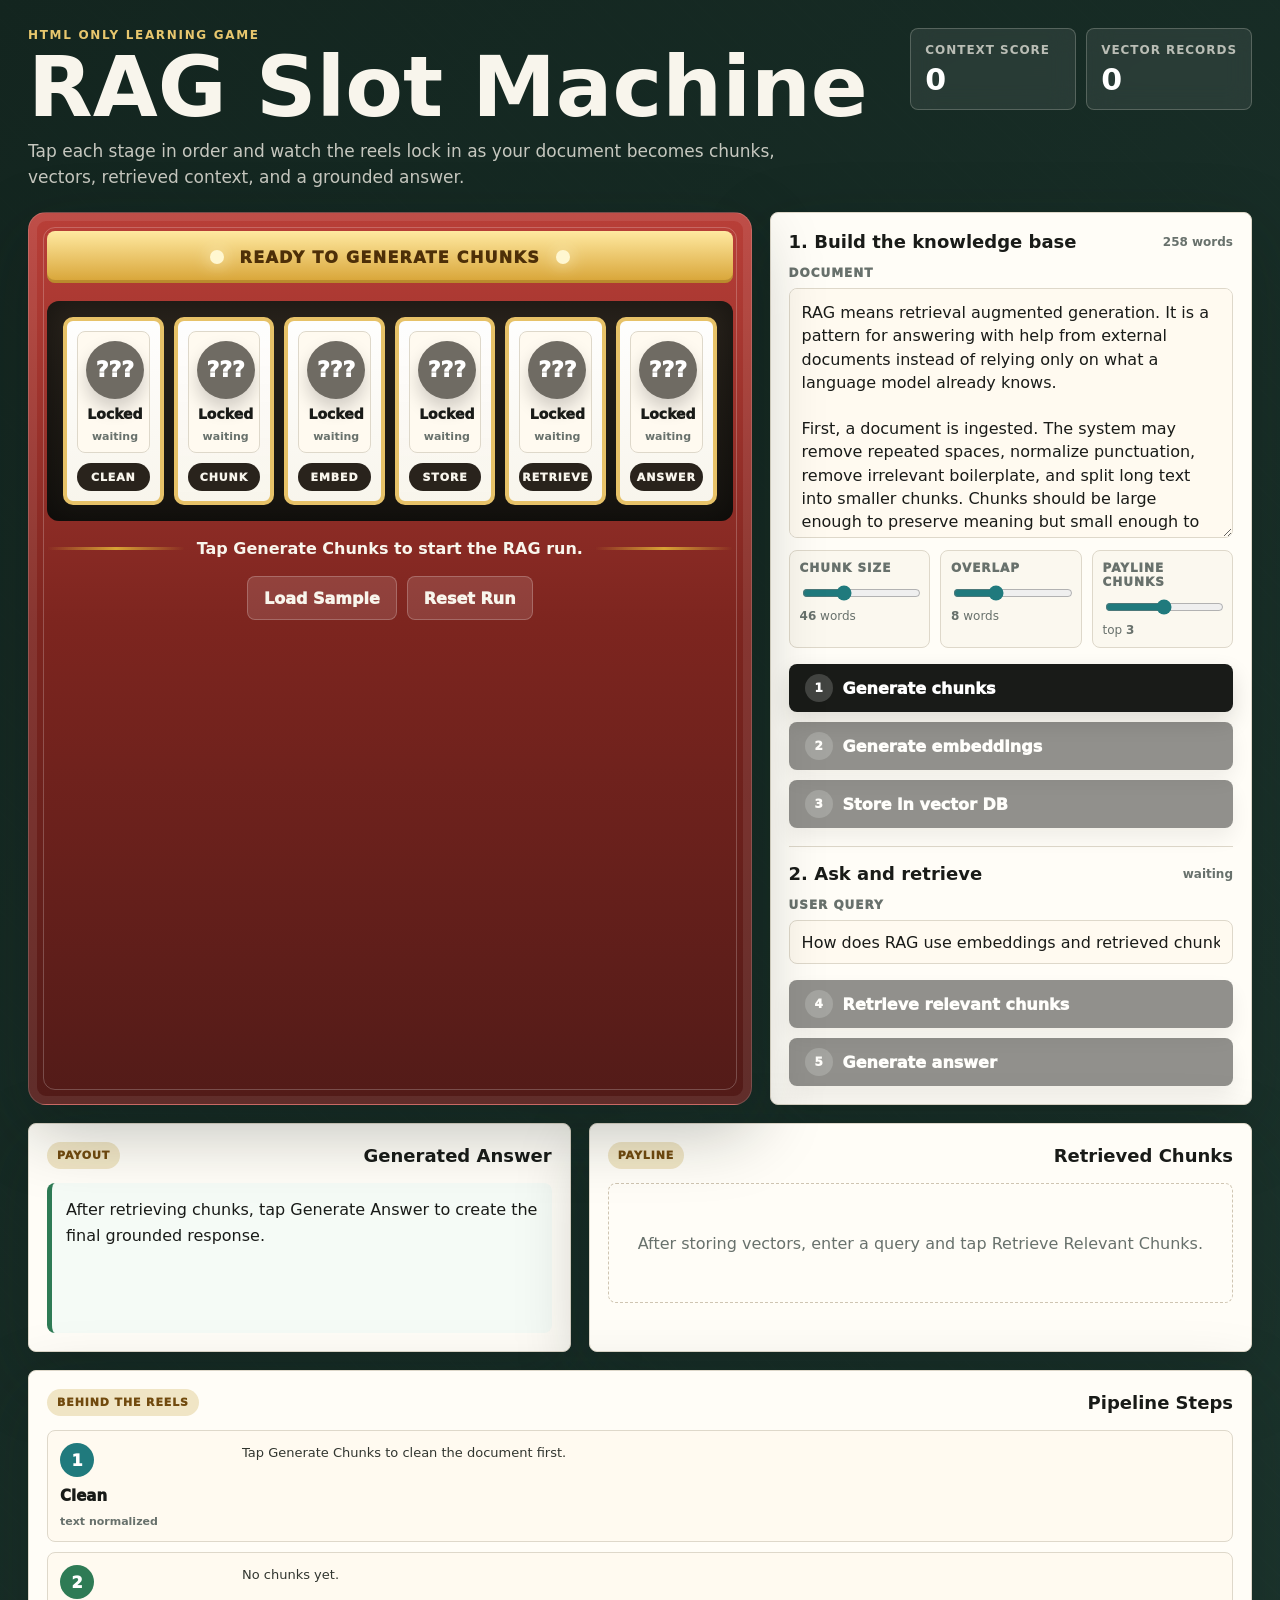
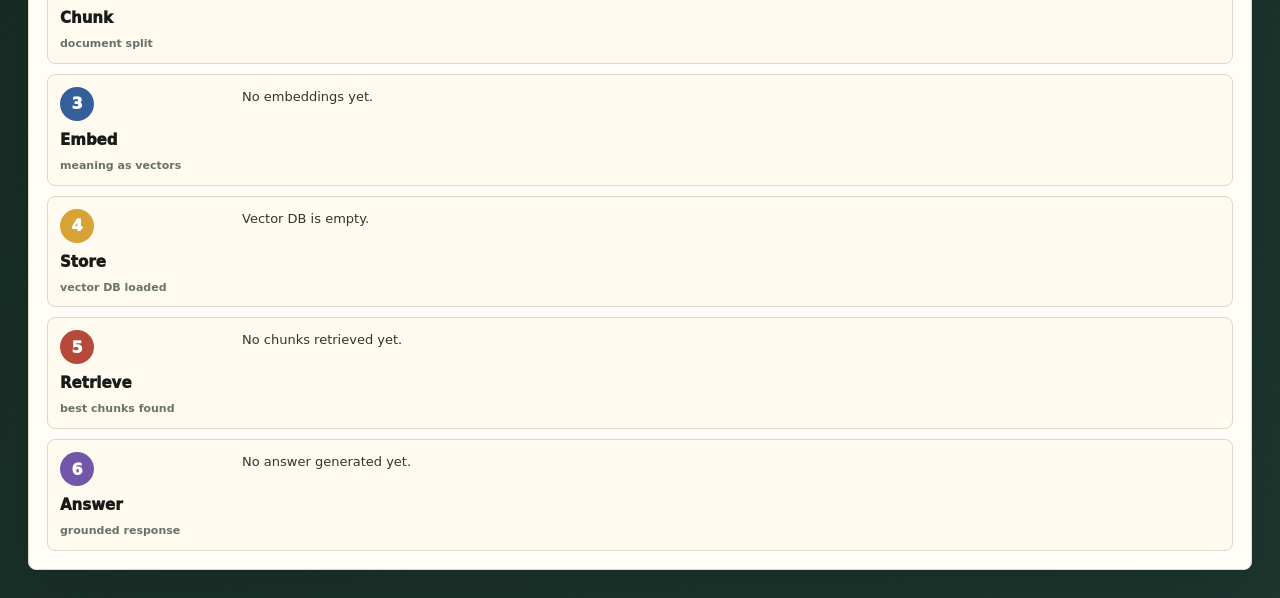
==== commit 1e8655dd: "Split RAG flow into manual step buttons" ====
--- a/index.html
+++ b/index.html
@@ -12,7 +12,7 @@
       <div>
         <p class="eyebrow">HTML only learning game</p>
         <h1>RAG Slot Machine</h1>
-        <p class="lede">Pull the lever to send a document through cleaning, chunking, embeddings, vector search, and answer generation.</p>
+        <p class="lede">Tap each stage in order and watch the reels lock in as your document becomes chunks, vectors, retrieved context, and a grounded answer.</p>
       </div>
       <div class="scoreboard" aria-label="Simulator score">
         <div>
@@ -20,8 +20,8 @@
           <strong id="contextScore">0</strong>
         </div>
         <div>
-          <span class="score-label">Spins</span>
-          <strong id="spinCount">0</strong>
+          <span class="score-label">Vector records</span>
+          <strong id="recordCount">0</strong>
         </div>
       </div>
     </header>
@@ -30,7 +30,7 @@
       <section class="cabinet" aria-label="RAG slot machine">
         <div class="cabinet-top">
           <span class="lamp"></span>
-          <span id="machineStatus">Ready for retrieval</span>
+          <span id="machineStatus">Ready to generate chunks</span>
           <span class="lamp"></span>
         </div>
 
@@ -38,23 +38,19 @@
 
         <div class="win-line">
           <span></span>
-          <strong id="winLineText">Match the pipeline to win a grounded answer</strong>
+          <strong id="winLineText">Tap the first stage to start the RAG run</strong>
           <span></span>
         </div>
 
         <div class="machine-controls">
-          <button class="lever" id="spinBtn" type="button">
-            <span class="lever-knob"></span>
-            <span>Pull Lever</span>
-          </button>
           <button class="ghost-btn" id="sampleBtn" type="button">Load Sample</button>
-          <button class="ghost-btn" id="resetBtn" type="button">Reset</button>
+          <button class="ghost-btn" id="resetBtn" type="button">Reset Run</button>
         </div>
       </section>
 
       <aside class="control-panel">
         <div class="panel-head">
-          <h2>Inputs</h2>
+          <h2>1. Build the knowledge base</h2>
           <span id="wordCount">0 words</span>
         </div>
 
@@ -79,10 +75,42 @@
           </div>
         </div>
 
-        <label for="queryInput">Player query</label>
-        <div class="query-row">
-          <input id="queryInput" type="text" value="How does RAG use embeddings and retrieved chunks?">
-          <button id="quickSpinBtn" type="button">Spin</button>
+        <div class="action-stack">
+          <button class="stage-action" id="chunkBtn" type="button">
+            <span>1</span>
+            Generate chunks
+          </button>
+          <button class="stage-action" id="embedBtn" type="button">
+            <span>2</span>
+            Generate embeddings
+          </button>
+          <button class="stage-action" id="storeBtn" type="button">
+            <span>3</span>
+            Store in vector DB
+          </button>
+        </div>
+
+        <div class="query-panel">
+          <div class="panel-head compact">
+            <h2>2. Ask and retrieve</h2>
+            <span id="queryStatus">waiting</span>
+          </div>
+
+          <label for="queryInput">User query</label>
+          <div class="query-row">
+            <input id="queryInput" type="text" value="How does RAG use embeddings and retrieved chunks?">
+          </div>
+
+          <div class="action-stack two">
+            <button class="stage-action" id="retrieveBtn" type="button">
+              <span>4</span>
+              Retrieve relevant chunks
+            </button>
+            <button class="stage-action" id="answerBtn" type="button">
+              <span>5</span>
+              Generate answer
+            </button>
+          </div>
         </div>
       </aside>
     </main>
--- a/styles.css
+++ b/styles.css
@@ -293,7 +293,7 @@
 
 .lever,
 .ghost-btn,
-#quickSpinBtn {
+.stage-action {
   min-height: 44px;
   border-radius: var(--radius);
   padding: 0 16px;
@@ -313,9 +313,14 @@
 
 .lever:hover,
 .ghost-btn:hover,
-#quickSpinBtn:hover {
+.stage-action:hover:not(:disabled) {
   transform: translateY(-1px);
   filter: brightness(1.03);
+}
+
+button:disabled {
+  cursor: not-allowed;
+  opacity: 0.48;
 }
 
 .lever-knob {
@@ -330,6 +335,15 @@
   border: 1px solid rgba(255,255,255,0.22);
   background: rgba(255,255,255,0.12);
   color: var(--paper);
+}
+
+.reel.done {
+  border-color: #ffe28a;
+  box-shadow: 0 0 0 3px rgba(255,226,138,0.20), inset 0 0 20px rgba(46,123,85,0.10);
+}
+
+.reel.active {
+  transform: translateY(-2px);
 }
 
 .control-panel,
@@ -364,6 +378,10 @@
   font-weight: 900;
 }
 
+.panel-head.compact {
+  margin: 0 0 4px;
+}
+
 label {
   display: block;
   margin: 14px 0 8px;
@@ -433,14 +451,46 @@
 }
 
 .query-row {
-  display: grid;
-  grid-template-columns: 1fr auto;
-  gap: 10px;
-}
-
-#quickSpinBtn {
+  display: block;
+}
+
+.action-stack {
+  display: grid;
+  gap: 10px;
+  margin-top: 16px;
+}
+
+.action-stack.two {
+  grid-template-columns: 1fr;
+}
+
+.stage-action {
+  width: 100%;
+  justify-content: flex-start;
   background: var(--ink);
   color: #fff;
+  min-height: 48px;
+  box-shadow: 0 10px 22px rgba(25,27,24,0.14);
+}
+
+.stage-action span {
+  width: 28px;
+  height: 28px;
+  border-radius: 50%;
+  display: grid;
+  place-items: center;
+  background: rgba(255,255,255,0.18);
+  font-size: 12px;
+}
+
+.stage-action.done {
+  background: linear-gradient(180deg, #2e7b55, #245f43);
+}
+
+.query-panel {
+  margin-top: 18px;
+  padding-top: 16px;
+  border-top: 1px solid var(--line);
 }
 
 .results-grid {
@@ -531,6 +581,11 @@
   gap: 12px;
 }
 
+.step-card.done {
+  border-color: rgba(46,123,85,0.45);
+  background: #f5fbf6;
+}
+
 .step-top {
   display: grid;
   justify-items: start;
@@ -607,7 +662,6 @@
   .topbar,
   .scoreboard,
   .control-grid,
-  .query-row,
   .step-card {
     grid-template-columns: 1fr;
   }
@@ -635,7 +689,7 @@
 
   .lever,
   .ghost-btn,
-  #quickSpinBtn {
+  .stage-action {
     width: 100%;
   }
 }
